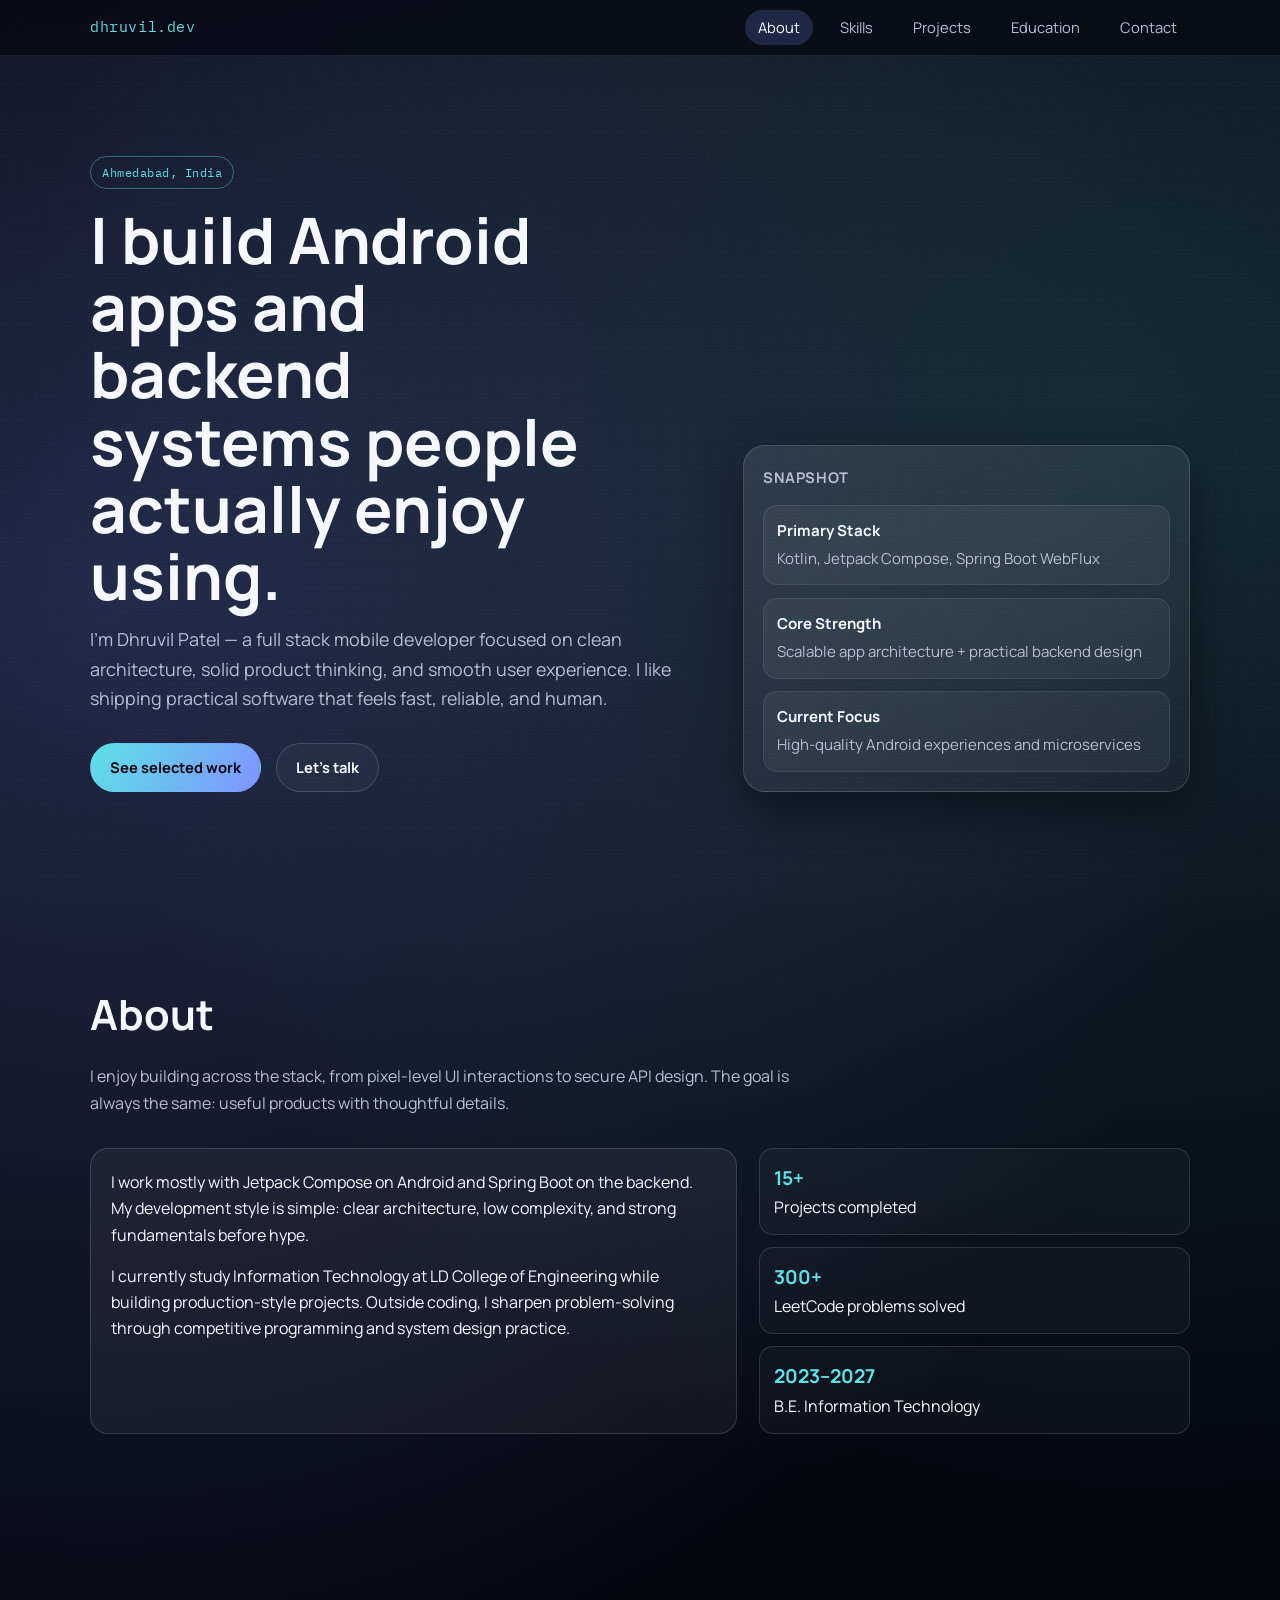
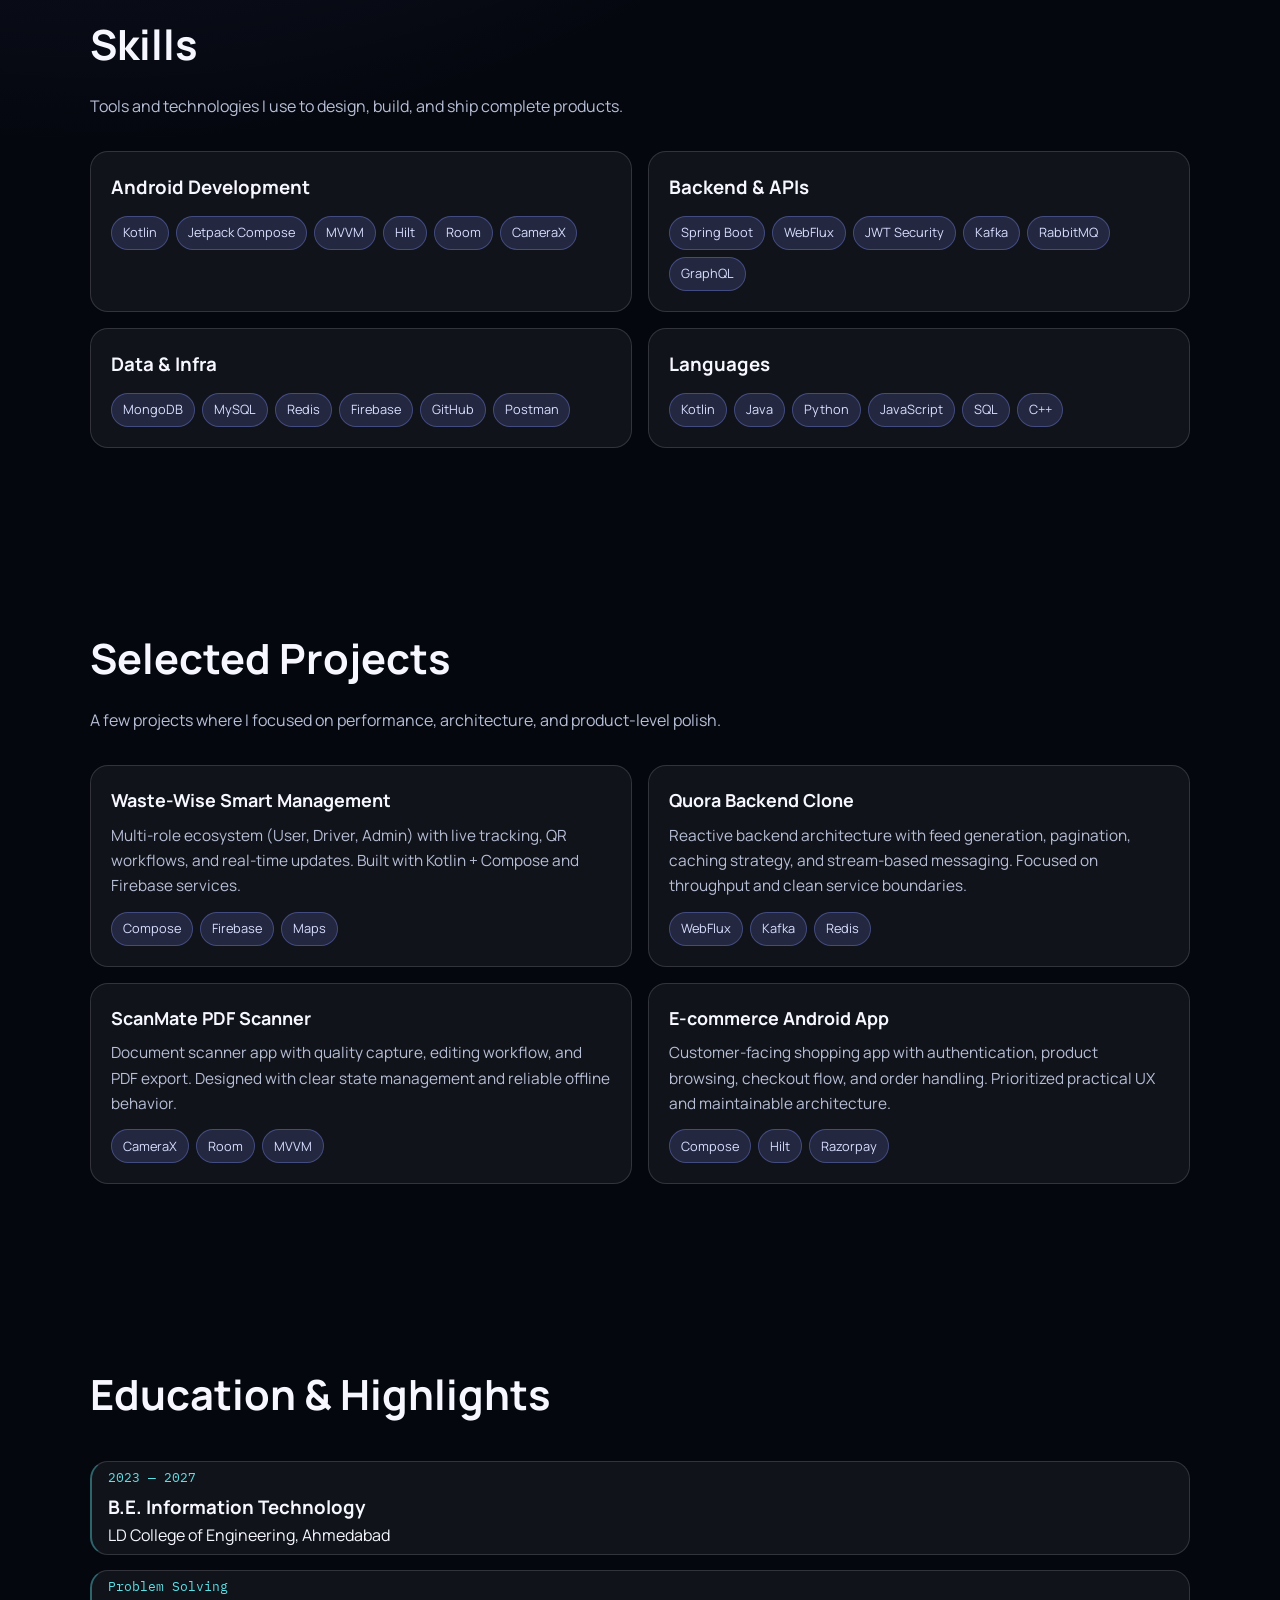
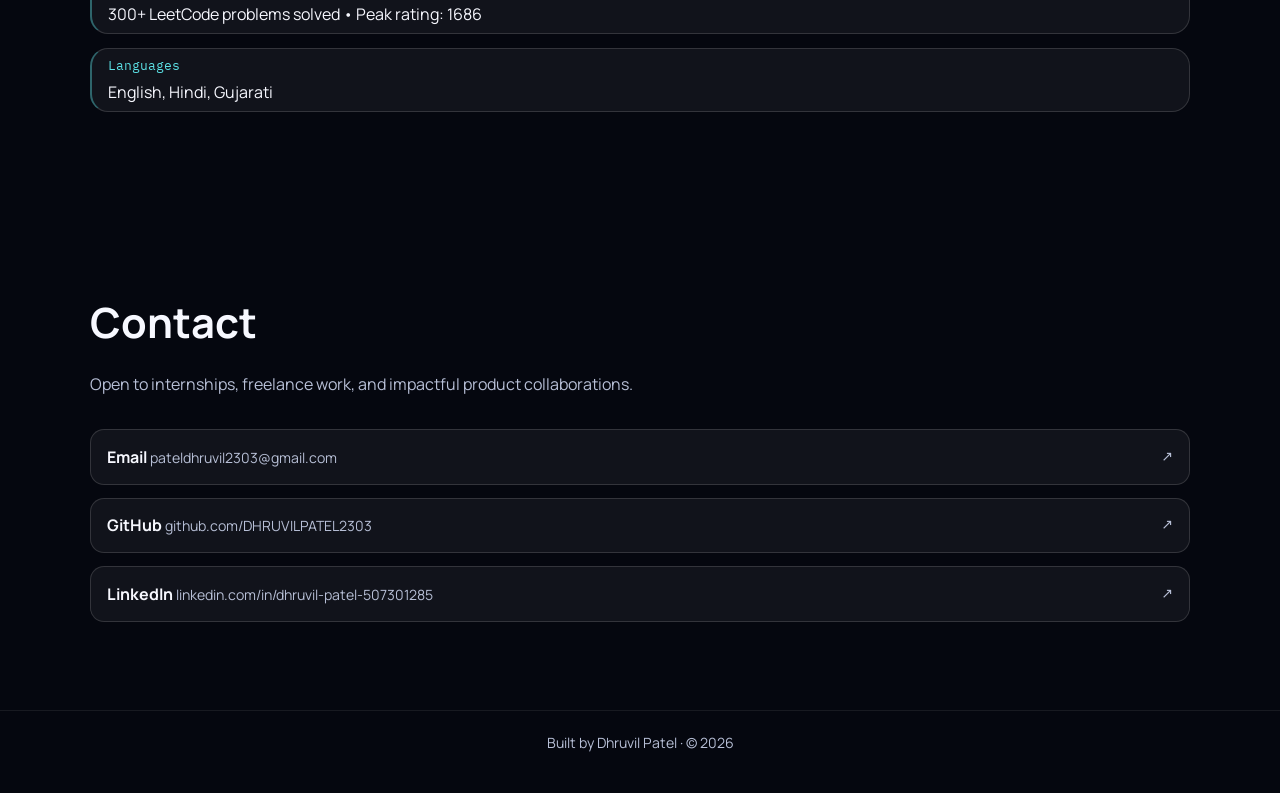
==== index.html @ 30022cf4 "Redesign portfolio into handcrafted modern single-page layout Agent-Logs-Url: https://github.com/DHR" ====
<!DOCTYPE html>
<html lang="en">
<head>
  <meta charset="UTF-8" />
  <meta name="viewport" content="width=device-width, initial-scale=1.0" />
  <meta name="description" content="Portfolio of Dhruvil Patel — Android and backend developer building thoughtful products." />
  <title>Dhruvil Patel — Portfolio</title>
  <link rel="preconnect" href="https://fonts.googleapis.com" />
  <link rel="preconnect" href="https://fonts.gstatic.com" crossorigin />
  <link href="https://fonts.googleapis.com/css2?family=Manrope:wght@400;500;600;700;800&family=IBM+Plex+Mono:wght@400;500&display=swap" rel="stylesheet" />
  <style>
    :root {
      --bg: #05070f;
      --bg-soft: #0e1324;
      --card: rgba(255, 255, 255, 0.05);
      --border: rgba(255, 255, 255, 0.14);
      --text: #f7f8ff;
      --muted: #b7bfd6;
      --accent: #5ce1e6;
      --accent-2: #8093ff;
      --max-width: 1100px;
      --shadow: 0 16px 48px rgba(0, 0, 0, 0.45);
    }

    * {
      box-sizing: border-box;
      margin: 0;
      padding: 0;
    }

    html {
      scroll-behavior: smooth;
    }

    body {
      font-family: "Manrope", system-ui, -apple-system, Segoe UI, Roboto, sans-serif;
      background: radial-gradient(circle at 8% 15%, rgba(128, 147, 255, 0.24), transparent 32%),
                  radial-gradient(circle at 90% 10%, rgba(92, 225, 230, 0.16), transparent 30%),
                  var(--bg);
      color: var(--text);
      min-height: 100vh;
      line-height: 1.65;
      overflow-x: hidden;
    }

    .noise {
      position: fixed;
      inset: 0;
      pointer-events: none;
      opacity: 0.08;
      background-image: radial-gradient(rgba(255, 255, 255, 0.3) 0.5px, transparent 0.5px);
      background-size: 3px 3px;
      z-index: -1;
    }

    .container {
      width: min(100% - 2rem, var(--max-width));
      margin-inline: auto;
    }

    .nav-wrap {
      position: sticky;
      top: 0;
      z-index: 10;
      backdrop-filter: blur(10px);
      border-bottom: 1px solid rgba(255, 255, 255, 0.08);
      background: rgba(5, 7, 15, 0.7);
    }

    .nav {
      display: flex;
      justify-content: space-between;
      align-items: center;
      padding: 0.9rem 0;
    }

    .brand {
      font-family: "IBM Plex Mono", monospace;
      font-size: 0.92rem;
      color: var(--accent);
      letter-spacing: 0.04em;
      text-decoration: none;
    }

    .nav-links {
      display: flex;
      gap: 0.9rem;
      list-style: none;
      flex-wrap: wrap;
      justify-content: flex-end;
    }

    .nav-links a {
      text-decoration: none;
      color: var(--muted);
      font-size: 0.92rem;
      padding: 0.45rem 0.8rem;
      border-radius: 999px;
      transition: 0.25s ease;
    }

    .nav-links a:hover,
    .nav-links a.active {
      color: var(--text);
      background: rgba(128, 147, 255, 0.2);
    }

    section {
      padding: 5.5rem 0;
    }

    .hero {
      min-height: calc(100vh - 64px);
      display: grid;
      align-items: center;
    }

    .hero-grid {
      display: grid;
      gap: 2rem;
      grid-template-columns: 1.25fr 0.9fr;
      align-items: end;
    }

    .eyebrow {
      display: inline-block;
      font-family: "IBM Plex Mono", monospace;
      font-size: 0.78rem;
      color: var(--accent);
      border: 1px solid rgba(92, 225, 230, 0.4);
      border-radius: 999px;
      padding: 0.3rem 0.7rem;
      margin-bottom: 1.1rem;
      letter-spacing: 0.04em;
    }

    h1 {
      font-size: clamp(2.4rem, 5vw, 4.6rem);
      line-height: 1.05;
      margin-bottom: 1rem;
      max-width: 12ch;
    }

    .hero p {
      color: var(--muted);
      max-width: 60ch;
      font-size: clamp(1rem, 1.4vw, 1.12rem);
    }

    .cta-row {
      margin-top: 1.8rem;
      display: flex;
      gap: 0.9rem;
      flex-wrap: wrap;
    }

    .btn {
      text-decoration: none;
      border-radius: 999px;
      padding: 0.72rem 1.2rem;
      font-weight: 700;
      font-size: 0.92rem;
      transition: 0.25s ease;
      border: 1px solid transparent;
    }

    .btn-primary {
      background: linear-gradient(120deg, var(--accent), var(--accent-2));
      color: #05070f;
    }

    .btn-primary:hover {
      transform: translateY(-2px);
      box-shadow: var(--shadow);
    }

    .btn-secondary {
      color: var(--text);
      border-color: var(--border);
      background: rgba(255, 255, 255, 0.03);
    }

    .btn-secondary:hover {
      border-color: rgba(255, 255, 255, 0.35);
      background: rgba(255, 255, 255, 0.08);
    }

    .hero-card {
      background: linear-gradient(155deg, rgba(255, 255, 255, 0.09), rgba(255, 255, 255, 0.03));
      border: 1px solid var(--border);
      border-radius: 22px;
      padding: 1.2rem;
      box-shadow: var(--shadow);
    }

    .hero-card h3 {
      font-size: 0.92rem;
      letter-spacing: 0.04em;
      text-transform: uppercase;
      color: var(--muted);
      margin-bottom: 1rem;
    }

    .quick-list {
      list-style: none;
      display: grid;
      gap: 0.8rem;
    }

    .quick-list li {
      background: rgba(255, 255, 255, 0.05);
      border: 1px solid rgba(255, 255, 255, 0.08);
      border-radius: 14px;
      padding: 0.8rem;
      font-size: 0.94rem;
      color: var(--muted);
    }

    .quick-list strong {
      color: var(--text);
      display: block;
      margin-bottom: 0.2rem;
    }

    .section-title {
      font-size: clamp(1.7rem, 3.5vw, 2.6rem);
      margin-bottom: 0.9rem;
    }

    .section-subtitle {
      color: var(--muted);
      max-width: 72ch;
    }

    .about-layout {
      margin-top: 2rem;
      display: grid;
      grid-template-columns: 1.2fr 0.8fr;
      gap: 1.4rem;
    }

    .panel {
      background: var(--card);
      border: 1px solid var(--border);
      border-radius: 18px;
      padding: 1.25rem;
    }

    .panel p + p {
      margin-top: 0.9rem;
    }

    .stats {
      display: grid;
      gap: 0.75rem;
    }

    .stat {
      padding: 0.85rem;
      border-radius: 14px;
      border: 1px solid rgba(255, 255, 255, 0.12);
      background: rgba(255, 255, 255, 0.03);
    }

    .stat strong {
      font-size: 1.2rem;
      display: block;
      color: var(--accent);
    }

    .skills-grid,
    .projects-grid {
      margin-top: 2rem;
      display: grid;
      gap: 1rem;
    }

    .skills-grid {
      grid-template-columns: repeat(2, minmax(0, 1fr));
    }

    .projects-grid {
      grid-template-columns: repeat(2, minmax(0, 1fr));
    }

    .chip-wrap {
      margin-top: 0.8rem;
      display: flex;
      flex-wrap: wrap;
      gap: 0.45rem;
    }

    .chip {
      border-radius: 999px;
      padding: 0.34rem 0.68rem;
      font-size: 0.8rem;
      background: rgba(128, 147, 255, 0.16);
      color: #d9deff;
      border: 1px solid rgba(128, 147, 255, 0.34);
    }

    .project-card h3 {
      margin-bottom: 0.45rem;
      font-size: 1.12rem;
    }

    .project-card p {
      color: var(--muted);
      font-size: 0.96rem;
    }

    .timeline {
      margin-top: 2rem;
      display: grid;
      gap: 0.9rem;
    }

    .timeline-item {
      border-left: 2px solid rgba(92, 225, 230, 0.4);
      padding: 0.35rem 0 0.35rem 1rem;
    }

    .timeline-item time {
      font-family: "IBM Plex Mono", monospace;
      font-size: 0.8rem;
      color: var(--accent);
      display: block;
      margin-bottom: 0.2rem;
    }

    .contact-card {
      margin-top: 2rem;
      display: grid;
      gap: 0.8rem;
    }

    .contact-item {
      display: flex;
      justify-content: space-between;
      gap: 1rem;
      text-decoration: none;
      color: var(--text);
      border: 1px solid var(--border);
      background: var(--card);
      border-radius: 14px;
      padding: 0.85rem 1rem;
      transition: 0.25s ease;
    }

    .contact-item span {
      color: var(--muted);
      font-size: 0.88rem;
    }

    .contact-item:hover {
      transform: translateY(-2px);
      border-color: rgba(92, 225, 230, 0.55);
      background: rgba(92, 225, 230, 0.09);
    }

    footer {
      border-top: 1px solid rgba(255, 255, 255, 0.08);
      padding: 1.3rem 0 2.4rem;
      color: var(--muted);
      font-size: 0.88rem;
      text-align: center;
    }

    .reveal {
      opacity: 0;
      transform: translateY(20px);
      transition: opacity 0.6s ease, transform 0.6s ease;
    }

    .reveal.in {
      opacity: 1;
      transform: translateY(0);
    }

    @media (max-width: 980px) {
      .hero-grid,
      .about-layout,
      .skills-grid,
      .projects-grid {
        grid-template-columns: 1fr;
      }

      .hero {
        min-height: auto;
        padding-top: 3.2rem;
      }
    }

    @media (max-width: 700px) {
      .nav {
        align-items: flex-start;
        gap: 0.8rem;
        flex-direction: column;
      }

      section {
        padding: 4.5rem 0;
      }

      .nav-links {
        gap: 0.4rem;
      }
    }
  </style>
</head>
<body>
  <div class="noise" aria-hidden="true"></div>

  <header class="nav-wrap">
    <nav class="nav container" aria-label="Main navigation">
      <a class="brand" href="#home">dhruvil.dev</a>
      <ul class="nav-links">
        <li><a href="#about">About</a></li>
        <li><a href="#skills">Skills</a></li>
        <li><a href="#projects">Projects</a></li>
        <li><a href="#education">Education</a></li>
        <li><a href="#contact">Contact</a></li>
      </ul>
    </nav>
  </header>

  <main id="home">
    <section class="hero">
      <div class="container hero-grid">
        <div class="reveal">
          <span class="eyebrow">Ahmedabad, India</span>
          <h1>I build Android apps and backend systems people actually enjoy using.</h1>
          <p>
            I'm Dhruvil Patel — a full stack mobile developer focused on clean architecture, solid product thinking, and smooth user experience.
            I like shipping practical software that feels fast, reliable, and human.
          </p>
          <div class="cta-row">
            <a class="btn btn-primary" href="#projects">See selected work</a>
            <a class="btn btn-secondary" href="mailto:pateldhruvil2303@gmail.com">Let's talk</a>
          </div>
        </div>

        <aside class="hero-card reveal" aria-label="Quick profile">
          <h3>Snapshot</h3>
          <ul class="quick-list">
            <li><strong>Primary Stack</strong> Kotlin, Jetpack Compose, Spring Boot WebFlux</li>
            <li><strong>Core Strength</strong> Scalable app architecture + practical backend design</li>
            <li><strong>Current Focus</strong> High-quality Android experiences and microservices</li>
          </ul>
        </aside>
      </div>
    </section>

    <section id="about">
      <div class="container">
        <h2 class="section-title reveal">About</h2>
        <p class="section-subtitle reveal">
          I enjoy building across the stack, from pixel-level UI interactions to secure API design.
          The goal is always the same: useful products with thoughtful details.
        </p>
        <div class="about-layout">
          <article class="panel reveal">
            <p>
              I work mostly with Jetpack Compose on Android and Spring Boot on the backend.
              My development style is simple: clear architecture, low complexity, and strong fundamentals before hype.
            </p>
            <p>
              I currently study Information Technology at LD College of Engineering while building production-style projects.
              Outside coding, I sharpen problem-solving through competitive programming and system design practice.
            </p>
          </article>
          <div class="stats reveal">
            <div class="stat"><strong>15+</strong> Projects completed</div>
            <div class="stat"><strong>300+</strong> LeetCode problems solved</div>
            <div class="stat"><strong>2023–2027</strong> B.E. Information Technology</div>
          </div>
        </div>
      </div>
    </section>

    <section id="skills">
      <div class="container">
        <h2 class="section-title reveal">Skills</h2>
        <p class="section-subtitle reveal">Tools and technologies I use to design, build, and ship complete products.</p>

        <div class="skills-grid">
          <article class="panel reveal">
            <h3>Android Development</h3>
            <div class="chip-wrap">
              <span class="chip">Kotlin</span>
              <span class="chip">Jetpack Compose</span>
              <span class="chip">MVVM</span>
              <span class="chip">Hilt</span>
              <span class="chip">Room</span>
              <span class="chip">CameraX</span>
            </div>
          </article>

          <article class="panel reveal">
            <h3>Backend & APIs</h3>
            <div class="chip-wrap">
              <span class="chip">Spring Boot</span>
              <span class="chip">WebFlux</span>
              <span class="chip">JWT Security</span>
              <span class="chip">Kafka</span>
              <span class="chip">RabbitMQ</span>
              <span class="chip">GraphQL</span>
            </div>
          </article>

          <article class="panel reveal">
            <h3>Data & Infra</h3>
            <div class="chip-wrap">
              <span class="chip">MongoDB</span>
              <span class="chip">MySQL</span>
              <span class="chip">Redis</span>
              <span class="chip">Firebase</span>
              <span class="chip">GitHub</span>
              <span class="chip">Postman</span>
            </div>
          </article>

          <article class="panel reveal">
            <h3>Languages</h3>
            <div class="chip-wrap">
              <span class="chip">Kotlin</span>
              <span class="chip">Java</span>
              <span class="chip">Python</span>
              <span class="chip">JavaScript</span>
              <span class="chip">SQL</span>
              <span class="chip">C++</span>
            </div>
          </article>
        </div>
      </div>
    </section>

    <section id="projects">
      <div class="container">
        <h2 class="section-title reveal">Selected Projects</h2>
        <p class="section-subtitle reveal">A few projects where I focused on performance, architecture, and product-level polish.</p>

        <div class="projects-grid">
          <article class="panel project-card reveal">
            <h3>Waste-Wise Smart Management</h3>
            <p>
              Multi-role ecosystem (User, Driver, Admin) with live tracking, QR workflows, and real-time updates.
              Built with Kotlin + Compose and Firebase services.
            </p>
            <div class="chip-wrap">
              <span class="chip">Compose</span><span class="chip">Firebase</span><span class="chip">Maps</span>
            </div>
          </article>

          <article class="panel project-card reveal">
            <h3>Quora Backend Clone</h3>
            <p>
              Reactive backend architecture with feed generation, pagination, caching strategy, and stream-based messaging.
              Focused on throughput and clean service boundaries.
            </p>
            <div class="chip-wrap">
              <span class="chip">WebFlux</span><span class="chip">Kafka</span><span class="chip">Redis</span>
            </div>
          </article>

          <article class="panel project-card reveal">
            <h3>ScanMate PDF Scanner</h3>
            <p>
              Document scanner app with quality capture, editing workflow, and PDF export.
              Designed with clear state management and reliable offline behavior.
            </p>
            <div class="chip-wrap">
              <span class="chip">CameraX</span><span class="chip">Room</span><span class="chip">MVVM</span>
            </div>
          </article>

          <article class="panel project-card reveal">
            <h3>E-commerce Android App</h3>
            <p>
              Customer-facing shopping app with authentication, product browsing, checkout flow, and order handling.
              Prioritized practical UX and maintainable architecture.
            </p>
            <div class="chip-wrap">
              <span class="chip">Compose</span><span class="chip">Hilt</span><span class="chip">Razorpay</span>
            </div>
          </article>
        </div>
      </div>
    </section>

    <section id="education">
      <div class="container">
        <h2 class="section-title reveal">Education & Highlights</h2>
        <div class="timeline">
          <article class="panel timeline-item reveal">
            <time>2023 — 2027</time>
            <h3>B.E. Information Technology</h3>
            <p>LD College of Engineering, Ahmedabad</p>
          </article>
          <article class="panel timeline-item reveal">
            <time>Problem Solving</time>
            <p>300+ LeetCode problems solved • Peak rating: 1686</p>
          </article>
          <article class="panel timeline-item reveal">
            <time>Languages</time>
            <p>English, Hindi, Gujarati</p>
          </article>
        </div>
      </div>
    </section>

    <section id="contact">
      <div class="container">
        <h2 class="section-title reveal">Contact</h2>
        <p class="section-subtitle reveal">Open to internships, freelance work, and impactful product collaborations.</p>

        <div class="contact-card">
          <a class="contact-item reveal" href="mailto:pateldhruvil2303@gmail.com">
            <div>
              <strong>Email</strong>
              <span>pateldhruvil2303@gmail.com</span>
            </div>
            <span>↗</span>
          </a>
          <a class="contact-item reveal" href="https://github.com/DHRUVILPATEL2303" target="_blank" rel="noopener noreferrer">
            <div>
              <strong>GitHub</strong>
              <span>github.com/DHRUVILPATEL2303</span>
            </div>
            <span>↗</span>
          </a>
          <a class="contact-item reveal" href="https://www.linkedin.com/in/dhruvil-patel-507301285/" target="_blank" rel="noopener noreferrer">
            <div>
              <strong>LinkedIn</strong>
              <span>linkedin.com/in/dhruvil-patel-507301285</span>
            </div>
            <span>↗</span>
          </a>
        </div>
      </div>
    </section>
  </main>

  <footer>
    <div class="container">Built by Dhruvil Patel · © <span id="year"></span></div>
  </footer>

  <script>
    const links = document.querySelectorAll('.nav-links a');
    const sections = [...document.querySelectorAll('main section[id]')];

    const markActive = () => {
      const y = window.scrollY + 120;
      let current = sections[0]?.id;
      sections.forEach((section) => {
        if (y >= section.offsetTop) current = section.id;
      });
      links.forEach((link) => {
        link.classList.toggle('active', link.getAttribute('href') === `#${current}`);
      });
    };

    window.addEventListener('scroll', markActive, { passive: true });
    markActive();

    const observer = new IntersectionObserver(
      (entries) => {
        entries.forEach((entry) => {
          if (entry.isIntersecting) {
            entry.target.classList.add('in');
            observer.unobserve(entry.target);
          }
        });
      },
      { threshold: 0.18 }
    );

    document.querySelectorAll('.reveal').forEach((el) => observer.observe(el));
    document.getElementById('year').textContent = new Date().getFullYear();
  </script>
</body>
</html>
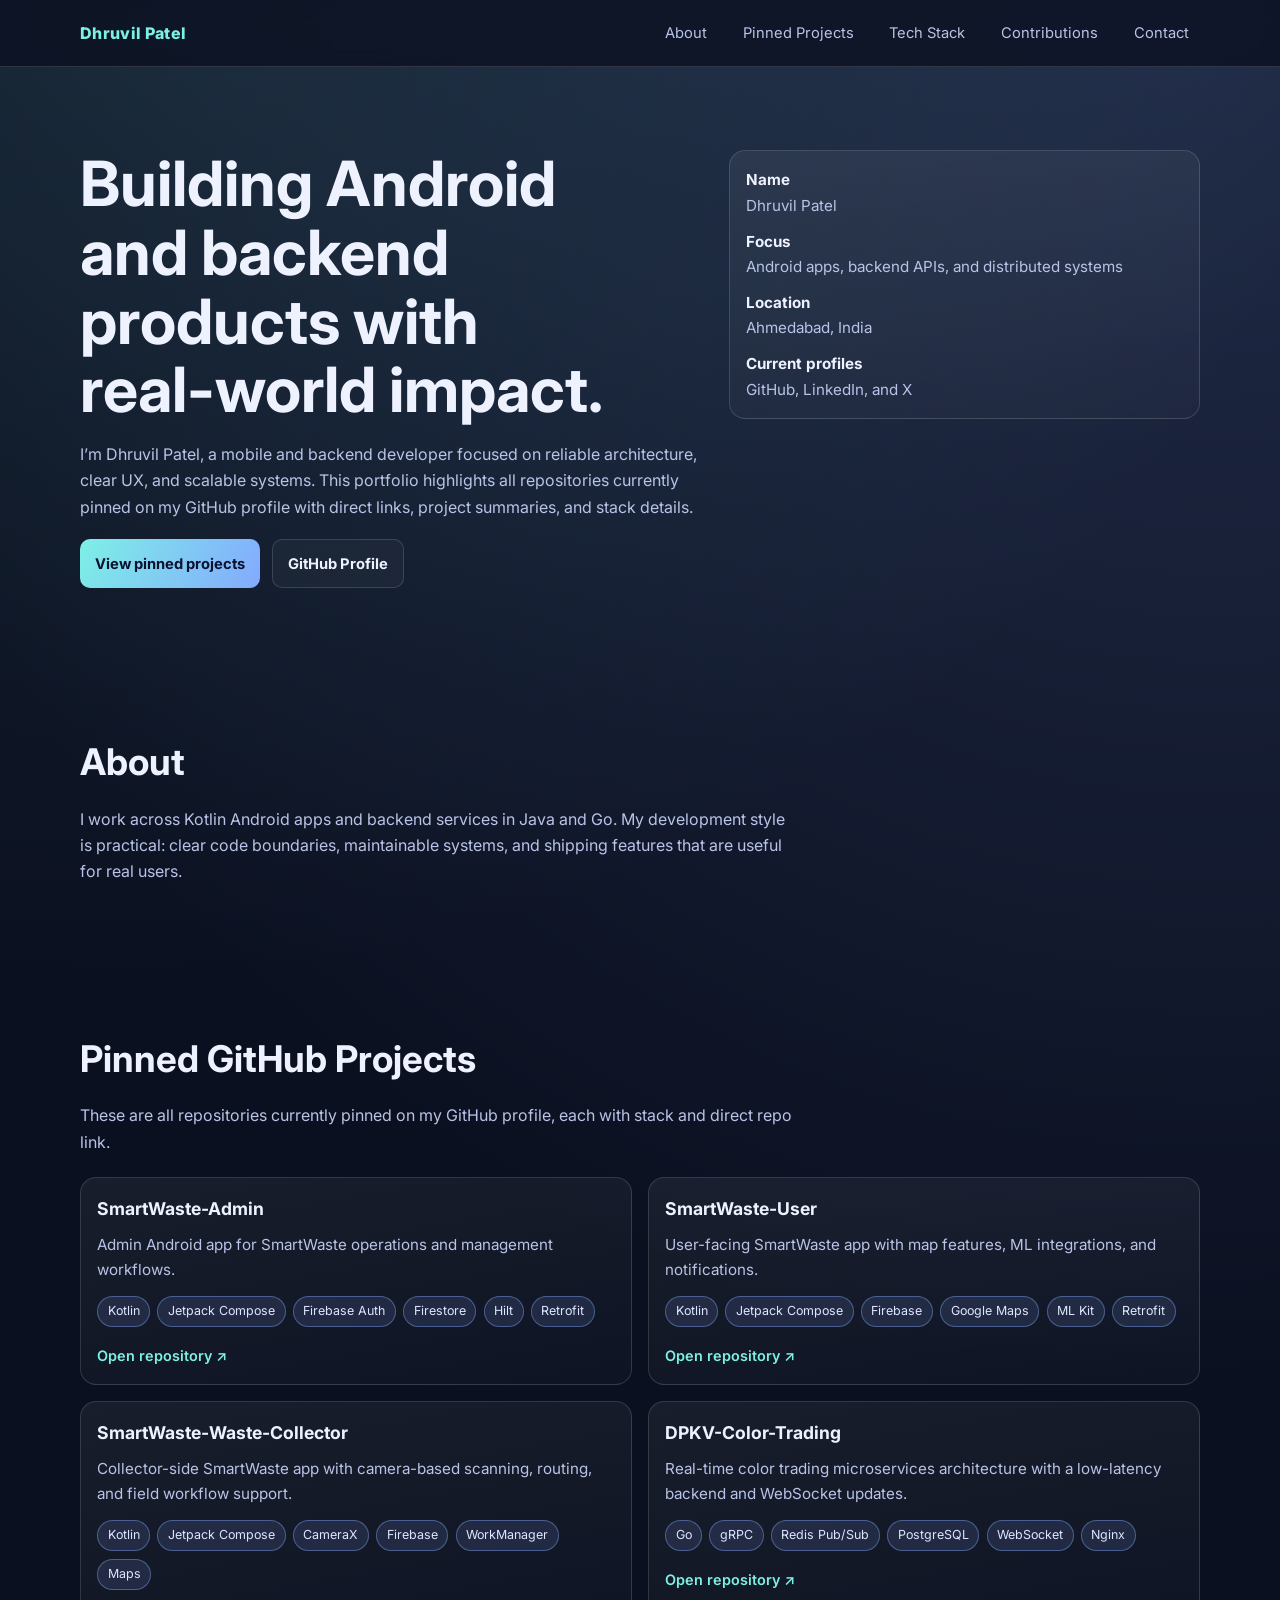
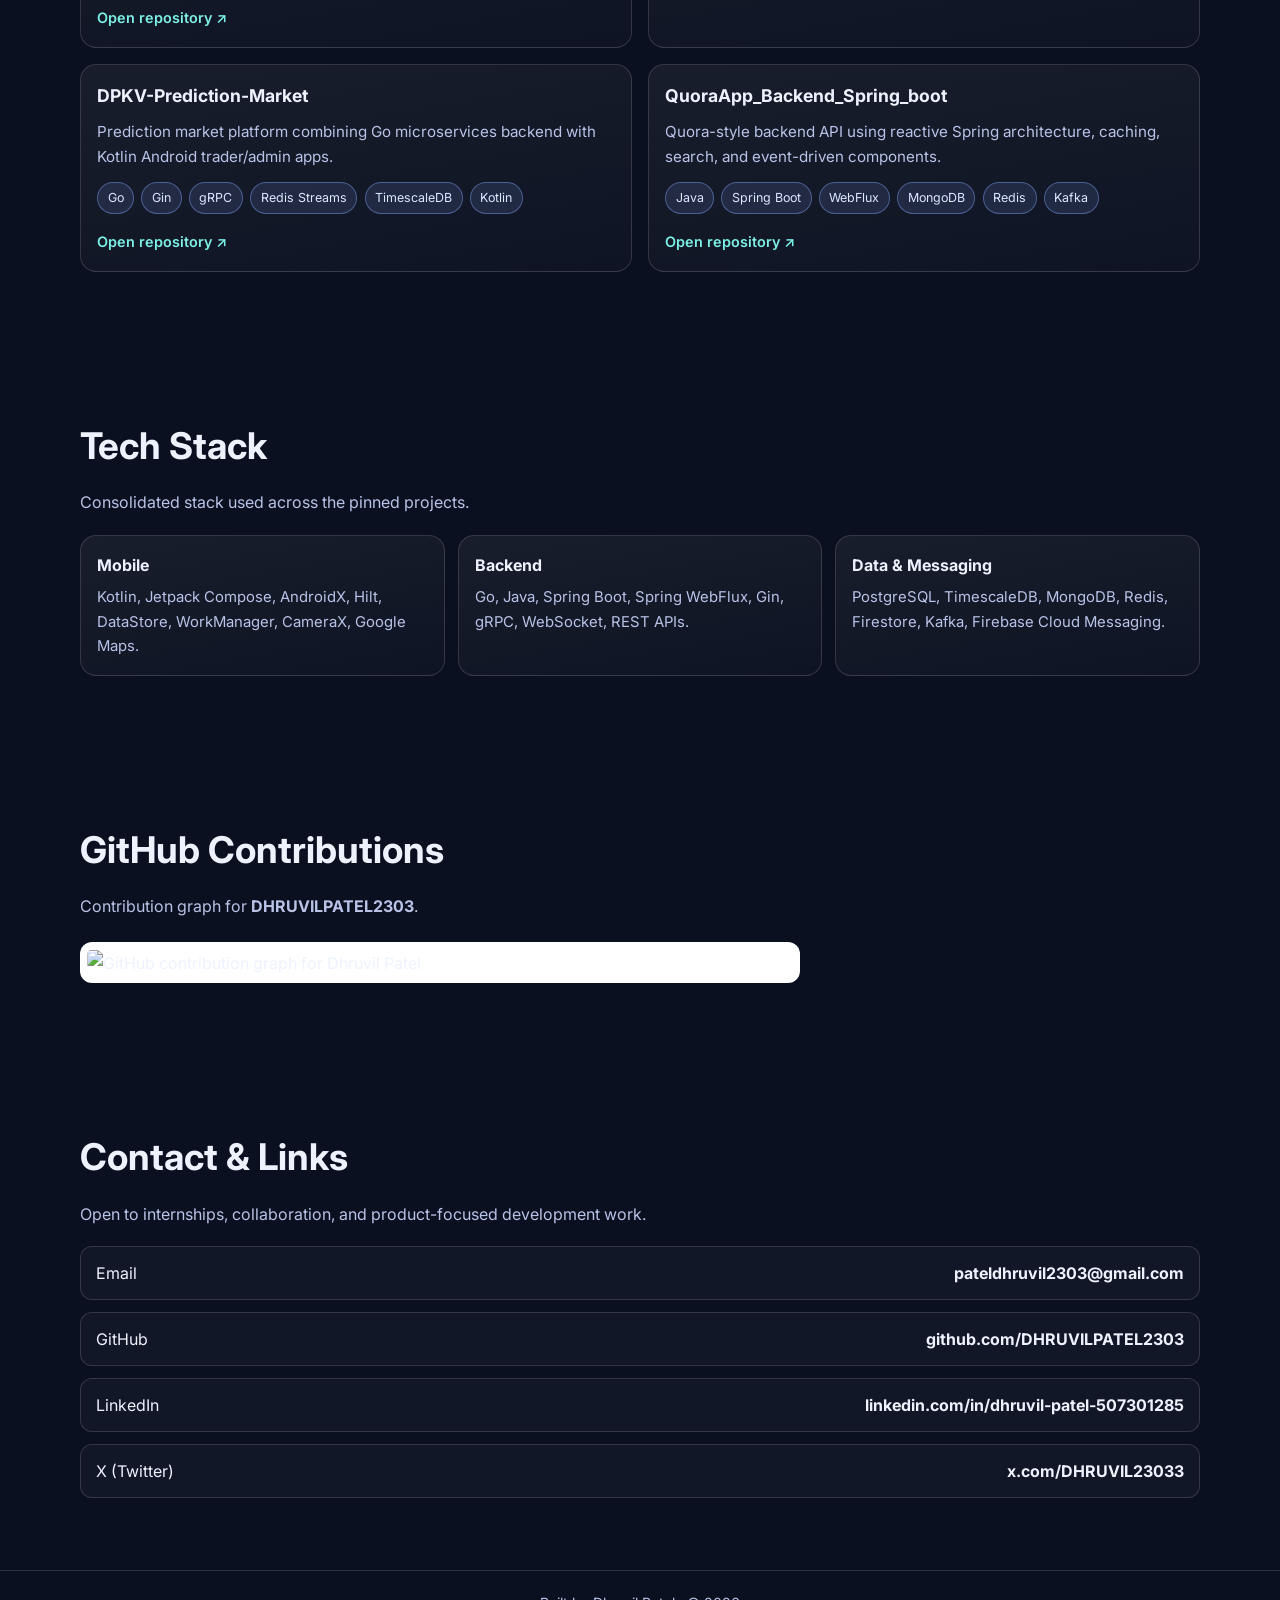
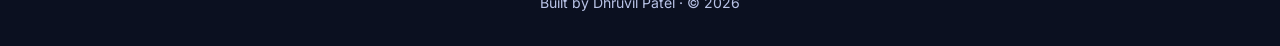
==== commit 47bab3a0: "feat: refresh portfolio with pinned GitHub projects and tech stack Agent-Logs-Url: https://github.co" ====
--- a/index.html
+++ b/index.html
@@ -3,449 +3,225 @@
 <head>
   <meta charset="UTF-8" />
   <meta name="viewport" content="width=device-width, initial-scale=1.0" />
-  <meta name="description" content="Portfolio of Dhruvil Patel — Android and backend developer building thoughtful products." />
-  <title>Dhruvil Patel — Portfolio</title>
+  <meta name="description" content="Dhruvil Patel portfolio — Android, backend, and distributed systems projects with direct GitHub links and tech stack." />
+  <title>Dhruvil Patel | Portfolio</title>
   <link rel="preconnect" href="https://fonts.googleapis.com" />
   <link rel="preconnect" href="https://fonts.gstatic.com" crossorigin />
-  <link href="https://fonts.googleapis.com/css2?family=Manrope:wght@400;500;600;700;800&family=IBM+Plex+Mono:wght@400;500&display=swap" rel="stylesheet" />
+  <link href="https://fonts.googleapis.com/css2?family=Inter:wght@400;500;600;700;800&display=swap" rel="stylesheet" />
   <style>
     :root {
-      --bg: #05070f;
-      --bg-soft: #0e1324;
-      --card: rgba(255, 255, 255, 0.05);
-      --border: rgba(255, 255, 255, 0.14);
-      --text: #f7f8ff;
-      --muted: #b7bfd6;
-      --accent: #5ce1e6;
-      --accent-2: #8093ff;
-      --max-width: 1100px;
-      --shadow: 0 16px 48px rgba(0, 0, 0, 0.45);
-    }
-
-    * {
-      box-sizing: border-box;
+      --bg: #0b1020;
+      --surface: #121a32;
+      --surface-soft: #0f1630;
+      --text: #eef2ff;
+      --muted: #b9c3e7;
+      --line: rgba(255, 255, 255, 0.14);
+      --brand: #84a9ff;
+      --brand-2: #7df0e6;
+      --max: 1120px;
+    }
+
+    * { box-sizing: border-box; }
+
+    body {
       margin: 0;
-      padding: 0;
-    }
-
-    html {
-      scroll-behavior: smooth;
-    }
-
-    body {
-      font-family: "Manrope", system-ui, -apple-system, Segoe UI, Roboto, sans-serif;
-      background: radial-gradient(circle at 8% 15%, rgba(128, 147, 255, 0.24), transparent 32%),
-                  radial-gradient(circle at 90% 10%, rgba(92, 225, 230, 0.16), transparent 30%),
+      font-family: Inter, system-ui, -apple-system, Segoe UI, Roboto, sans-serif;
+      background: radial-gradient(circle at 10% -10%, rgba(125, 240, 230, 0.13), transparent 35%),
+                  radial-gradient(circle at 95% 0%, rgba(132, 169, 255, 0.18), transparent 40%),
                   var(--bg);
       color: var(--text);
-      min-height: 100vh;
       line-height: 1.65;
-      overflow-x: hidden;
-    }
-
-    .noise {
-      position: fixed;
-      inset: 0;
-      pointer-events: none;
-      opacity: 0.08;
-      background-image: radial-gradient(rgba(255, 255, 255, 0.3) 0.5px, transparent 0.5px);
-      background-size: 3px 3px;
-      z-index: -1;
-    }
-
-    .container {
-      width: min(100% - 2rem, var(--max-width));
-      margin-inline: auto;
-    }
-
-    .nav-wrap {
+    }
+
+    .container { width: min(100% - 2rem, var(--max)); margin: 0 auto; }
+
+    header {
       position: sticky;
       top: 0;
-      z-index: 10;
-      backdrop-filter: blur(10px);
-      border-bottom: 1px solid rgba(255, 255, 255, 0.08);
-      background: rgba(5, 7, 15, 0.7);
-    }
-
-    .nav {
+      z-index: 20;
+      border-bottom: 1px solid var(--line);
+      background: rgba(11, 16, 32, 0.78);
+      backdrop-filter: blur(8px);
+    }
+
+    nav {
+      display: flex;
+      align-items: center;
+      justify-content: space-between;
+      gap: 1rem;
+      padding: 0.85rem 0;
+    }
+
+    .brand { font-weight: 800; letter-spacing: 0.02em; color: var(--brand-2); text-decoration: none; }
+
+    .links { display: flex; gap: 0.8rem; flex-wrap: wrap; }
+    .links a {
+      color: var(--muted);
+      text-decoration: none;
+      font-size: 0.92rem;
+      padding: 0.4rem 0.65rem;
+      border-radius: 999px;
+      border: 1px solid transparent;
+    }
+    .links a:hover { color: var(--text); border-color: var(--line); }
+
+    section { padding: 4.5rem 0; }
+
+    .hero { padding-top: 5.2rem; }
+    .hero-grid {
+      display: grid;
+      grid-template-columns: 1.2fr 0.9fr;
+      gap: 1.3rem;
+      align-items: start;
+    }
+
+    h1 {
+      font-size: clamp(2.1rem, 5vw, 3.9rem);
+      line-height: 1.1;
+      margin: 0 0 1rem;
+      max-width: 13ch;
+    }
+
+    .subtitle { color: var(--muted); max-width: 68ch; }
+
+    .cta { margin-top: 1.2rem; display: flex; gap: 0.7rem; flex-wrap: wrap; }
+    .btn {
+      display: inline-flex;
+      align-items: center;
+      gap: 0.4rem;
+      text-decoration: none;
+      font-weight: 700;
+      border-radius: 10px;
+      padding: 0.7rem 0.95rem;
+      font-size: 0.92rem;
+      border: 1px solid var(--line);
+      color: var(--text);
+      background: rgba(255, 255, 255, 0.03);
+    }
+    .btn.primary {
+      background: linear-gradient(120deg, var(--brand-2), var(--brand));
+      color: #0a1230;
+      border: 0;
+    }
+
+    .panel {
+      background: linear-gradient(170deg, rgba(255, 255, 255, 0.06), rgba(255, 255, 255, 0.02));
+      border: 1px solid var(--line);
+      border-radius: 16px;
+      padding: 1rem;
+    }
+
+    .meta-list { margin: 0; padding: 0; list-style: none; display: grid; gap: 0.7rem; }
+    .meta-list li { color: var(--muted); font-size: 0.95rem; }
+    .meta-list strong { color: var(--text); display: block; }
+
+    h2 { margin: 0 0 0.8rem; font-size: clamp(1.5rem, 3vw, 2.3rem); }
+    .lead { color: var(--muted); max-width: 72ch; margin: 0; }
+
+    .grid { margin-top: 1.4rem; display: grid; gap: 1rem; grid-template-columns: repeat(2, minmax(0, 1fr)); }
+    .project h3 { margin: 0 0 0.55rem; font-size: 1.1rem; }
+    .project p { margin: 0 0 0.85rem; color: var(--muted); font-size: 0.95rem; }
+
+    .chips { display: flex; flex-wrap: wrap; gap: 0.45rem; }
+    .chip {
+      font-size: 0.78rem;
+      border-radius: 999px;
+      padding: 0.28rem 0.6rem;
+      border: 1px solid rgba(132, 169, 255, 0.42);
+      background: rgba(132, 169, 255, 0.13);
+      color: #dde5ff;
+    }
+
+    .project-links { margin-top: 0.9rem; }
+    .project-links a { color: var(--brand-2); font-size: 0.9rem; text-decoration: none; font-weight: 600; }
+
+    .stack-list {
+      margin-top: 1.2rem;
+      display: grid;
+      gap: 0.8rem;
+      grid-template-columns: repeat(3, minmax(0, 1fr));
+    }
+
+    .stack-list .panel h3 { margin: 0 0 0.45rem; font-size: 1rem; }
+    .stack-list .panel p { margin: 0; color: var(--muted); font-size: 0.93rem; }
+
+    .graph-wrap { margin-top: 1.4rem; overflow-x: auto; }
+    .graph {
+      width: 100%;
+      min-width: 720px;
+      border-radius: 12px;
+      border: 1px solid var(--line);
+      background: #fff;
+      padding: 0.4rem;
+    }
+
+    .contact-grid { margin-top: 1.2rem; display: grid; gap: 0.75rem; }
+    .contact-grid a {
+      color: var(--text);
+      text-decoration: none;
+      border: 1px solid var(--line);
+      border-radius: 12px;
+      padding: 0.8rem 0.95rem;
+      background: rgba(255, 255, 255, 0.03);
       display: flex;
       justify-content: space-between;
       align-items: center;
-      padding: 0.9rem 0;
-    }
-
-    .brand {
-      font-family: "IBM Plex Mono", monospace;
-      font-size: 0.92rem;
-      color: var(--accent);
-      letter-spacing: 0.04em;
-      text-decoration: none;
-    }
-
-    .nav-links {
-      display: flex;
-      gap: 0.9rem;
-      list-style: none;
-      flex-wrap: wrap;
-      justify-content: flex-end;
-    }
-
-    .nav-links a {
-      text-decoration: none;
-      color: var(--muted);
-      font-size: 0.92rem;
-      padding: 0.45rem 0.8rem;
-      border-radius: 999px;
-      transition: 0.25s ease;
-    }
-
-    .nav-links a:hover,
-    .nav-links a.active {
-      color: var(--text);
-      background: rgba(128, 147, 255, 0.2);
-    }
-
-    section {
-      padding: 5.5rem 0;
-    }
-
-    .hero {
-      min-height: calc(100vh - 64px);
-      display: grid;
-      align-items: center;
-    }
-
-    .hero-grid {
-      display: grid;
-      gap: 2rem;
-      grid-template-columns: 1.25fr 0.9fr;
-      align-items: end;
-    }
-
-    .eyebrow {
-      display: inline-block;
-      font-family: "IBM Plex Mono", monospace;
-      font-size: 0.78rem;
-      color: var(--accent);
-      border: 1px solid rgba(92, 225, 230, 0.4);
-      border-radius: 999px;
-      padding: 0.3rem 0.7rem;
-      margin-bottom: 1.1rem;
-      letter-spacing: 0.04em;
-    }
-
-    h1 {
-      font-size: clamp(2.4rem, 5vw, 4.6rem);
-      line-height: 1.05;
-      margin-bottom: 1rem;
-      max-width: 12ch;
-    }
-
-    .hero p {
-      color: var(--muted);
-      max-width: 60ch;
-      font-size: clamp(1rem, 1.4vw, 1.12rem);
-    }
-
-    .cta-row {
-      margin-top: 1.8rem;
-      display: flex;
-      gap: 0.9rem;
-      flex-wrap: wrap;
-    }
-
-    .btn {
-      text-decoration: none;
-      border-radius: 999px;
-      padding: 0.72rem 1.2rem;
-      font-weight: 700;
-      font-size: 0.92rem;
-      transition: 0.25s ease;
-      border: 1px solid transparent;
-    }
-
-    .btn-primary {
-      background: linear-gradient(120deg, var(--accent), var(--accent-2));
-      color: #05070f;
-    }
-
-    .btn-primary:hover {
-      transform: translateY(-2px);
-      box-shadow: var(--shadow);
-    }
-
-    .btn-secondary {
-      color: var(--text);
-      border-color: var(--border);
-      background: rgba(255, 255, 255, 0.03);
-    }
-
-    .btn-secondary:hover {
-      border-color: rgba(255, 255, 255, 0.35);
-      background: rgba(255, 255, 255, 0.08);
-    }
-
-    .hero-card {
-      background: linear-gradient(155deg, rgba(255, 255, 255, 0.09), rgba(255, 255, 255, 0.03));
-      border: 1px solid var(--border);
-      border-radius: 22px;
-      padding: 1.2rem;
-      box-shadow: var(--shadow);
-    }
-
-    .hero-card h3 {
-      font-size: 0.92rem;
-      letter-spacing: 0.04em;
-      text-transform: uppercase;
-      color: var(--muted);
-      margin-bottom: 1rem;
-    }
-
-    .quick-list {
-      list-style: none;
-      display: grid;
       gap: 0.8rem;
     }
 
-    .quick-list li {
-      background: rgba(255, 255, 255, 0.05);
-      border: 1px solid rgba(255, 255, 255, 0.08);
-      border-radius: 14px;
-      padding: 0.8rem;
-      font-size: 0.94rem;
-      color: var(--muted);
-    }
-
-    .quick-list strong {
-      color: var(--text);
-      display: block;
-      margin-bottom: 0.2rem;
-    }
-
-    .section-title {
-      font-size: clamp(1.7rem, 3.5vw, 2.6rem);
-      margin-bottom: 0.9rem;
-    }
-
-    .section-subtitle {
-      color: var(--muted);
-      max-width: 72ch;
-    }
-
-    .about-layout {
-      margin-top: 2rem;
-      display: grid;
-      grid-template-columns: 1.2fr 0.8fr;
-      gap: 1.4rem;
-    }
-
-    .panel {
-      background: var(--card);
-      border: 1px solid var(--border);
-      border-radius: 18px;
-      padding: 1.25rem;
-    }
-
-    .panel p + p {
-      margin-top: 0.9rem;
-    }
-
-    .stats {
-      display: grid;
-      gap: 0.75rem;
-    }
-
-    .stat {
-      padding: 0.85rem;
-      border-radius: 14px;
-      border: 1px solid rgba(255, 255, 255, 0.12);
-      background: rgba(255, 255, 255, 0.03);
-    }
-
-    .stat strong {
-      font-size: 1.2rem;
-      display: block;
-      color: var(--accent);
-    }
-
-    .skills-grid,
-    .projects-grid {
-      margin-top: 2rem;
-      display: grid;
-      gap: 1rem;
-    }
-
-    .skills-grid {
-      grid-template-columns: repeat(2, minmax(0, 1fr));
-    }
-
-    .projects-grid {
-      grid-template-columns: repeat(2, minmax(0, 1fr));
-    }
-
-    .chip-wrap {
-      margin-top: 0.8rem;
-      display: flex;
-      flex-wrap: wrap;
-      gap: 0.45rem;
-    }
-
-    .chip {
-      border-radius: 999px;
-      padding: 0.34rem 0.68rem;
-      font-size: 0.8rem;
-      background: rgba(128, 147, 255, 0.16);
-      color: #d9deff;
-      border: 1px solid rgba(128, 147, 255, 0.34);
-    }
-
-    .project-card h3 {
-      margin-bottom: 0.45rem;
-      font-size: 1.12rem;
-    }
-
-    .project-card p {
-      color: var(--muted);
-      font-size: 0.96rem;
-    }
-
-    .timeline {
-      margin-top: 2rem;
-      display: grid;
-      gap: 0.9rem;
-    }
-
-    .timeline-item {
-      border-left: 2px solid rgba(92, 225, 230, 0.4);
-      padding: 0.35rem 0 0.35rem 1rem;
-    }
-
-    .timeline-item time {
-      font-family: "IBM Plex Mono", monospace;
-      font-size: 0.8rem;
-      color: var(--accent);
-      display: block;
-      margin-bottom: 0.2rem;
-    }
-
-    .contact-card {
-      margin-top: 2rem;
-      display: grid;
-      gap: 0.8rem;
-    }
-
-    .contact-item {
-      display: flex;
-      justify-content: space-between;
-      gap: 1rem;
-      text-decoration: none;
-      color: var(--text);
-      border: 1px solid var(--border);
-      background: var(--card);
-      border-radius: 14px;
-      padding: 0.85rem 1rem;
-      transition: 0.25s ease;
-    }
-
-    .contact-item span {
-      color: var(--muted);
-      font-size: 0.88rem;
-    }
-
-    .contact-item:hover {
-      transform: translateY(-2px);
-      border-color: rgba(92, 225, 230, 0.55);
-      background: rgba(92, 225, 230, 0.09);
-    }
-
     footer {
-      border-top: 1px solid rgba(255, 255, 255, 0.08);
-      padding: 1.3rem 0 2.4rem;
+      border-top: 1px solid var(--line);
+      padding: 1.2rem 0 2rem;
       color: var(--muted);
       font-size: 0.88rem;
       text-align: center;
     }
 
-    .reveal {
-      opacity: 0;
-      transform: translateY(20px);
-      transition: opacity 0.6s ease, transform 0.6s ease;
-    }
-
-    .reveal.in {
-      opacity: 1;
-      transform: translateY(0);
-    }
-
     @media (max-width: 980px) {
-      .hero-grid,
-      .about-layout,
-      .skills-grid,
-      .projects-grid {
-        grid-template-columns: 1fr;
-      }
-
-      .hero {
-        min-height: auto;
-        padding-top: 3.2rem;
-      }
-    }
-
-    @media (max-width: 700px) {
-      .nav {
-        align-items: flex-start;
-        gap: 0.8rem;
-        flex-direction: column;
-      }
-
-      section {
-        padding: 4.5rem 0;
-      }
-
-      .nav-links {
-        gap: 0.4rem;
-      }
+      .hero-grid, .grid, .stack-list { grid-template-columns: 1fr; }
+    }
+
+    @media (max-width: 740px) {
+      section { padding: 3.7rem 0; }
+      nav { flex-direction: column; align-items: flex-start; }
+      .hero { padding-top: 4.6rem; }
     }
   </style>
 </head>
 <body>
-  <div class="noise" aria-hidden="true"></div>
-
-  <header class="nav-wrap">
-    <nav class="nav container" aria-label="Main navigation">
-      <a class="brand" href="#home">dhruvil.dev</a>
-      <ul class="nav-links">
-        <li><a href="#about">About</a></li>
-        <li><a href="#skills">Skills</a></li>
-        <li><a href="#projects">Projects</a></li>
-        <li><a href="#education">Education</a></li>
-        <li><a href="#contact">Contact</a></li>
-      </ul>
+  <header>
+    <nav class="container" aria-label="Main navigation">
+      <a class="brand" href="#top">Dhruvil Patel</a>
+      <div class="links">
+        <a href="#about">About</a>
+        <a href="#projects">Pinned Projects</a>
+        <a href="#stack">Tech Stack</a>
+        <a href="#contributions">Contributions</a>
+        <a href="#contact">Contact</a>
+      </div>
     </nav>
   </header>
 
-  <main id="home">
+  <main id="top">
     <section class="hero">
       <div class="container hero-grid">
-        <div class="reveal">
-          <span class="eyebrow">Ahmedabad, India</span>
-          <h1>I build Android apps and backend systems people actually enjoy using.</h1>
-          <p>
-            I'm Dhruvil Patel — a full stack mobile developer focused on clean architecture, solid product thinking, and smooth user experience.
-            I like shipping practical software that feels fast, reliable, and human.
+        <div>
+          <h1>Building Android and backend products with real-world impact.</h1>
+          <p class="subtitle">
+            I’m Dhruvil Patel, a mobile and backend developer focused on reliable architecture, clear UX, and scalable systems.
+            This portfolio highlights all repositories currently pinned on my GitHub profile with direct links, project summaries, and stack details.
           </p>
-          <div class="cta-row">
-            <a class="btn btn-primary" href="#projects">See selected work</a>
-            <a class="btn btn-secondary" href="mailto:pateldhruvil2303@gmail.com">Let's talk</a>
+          <div class="cta">
+            <a class="btn primary" href="#projects">View pinned projects</a>
+            <a class="btn" href="https://github.com/DHRUVILPATEL2303" target="_blank" rel="noopener noreferrer">GitHub Profile</a>
           </div>
         </div>
-
-        <aside class="hero-card reveal" aria-label="Quick profile">
-          <h3>Snapshot</h3>
-          <ul class="quick-list">
-            <li><strong>Primary Stack</strong> Kotlin, Jetpack Compose, Spring Boot WebFlux</li>
-            <li><strong>Core Strength</strong> Scalable app architecture + practical backend design</li>
-            <li><strong>Current Focus</strong> High-quality Android experiences and microservices</li>
+        <aside class="panel" aria-label="Quick details">
+          <ul class="meta-list">
+            <li><strong>Name</strong>Dhruvil Patel</li>
+            <li><strong>Focus</strong>Android apps, backend APIs, and distributed systems</li>
+            <li><strong>Location</strong>Ahmedabad, India</li>
+            <li><strong>Current profiles</strong>GitHub, LinkedIn, and X</li>
           </ul>
         </aside>
       </div>
@@ -453,189 +229,118 @@
 
     <section id="about">
       <div class="container">
-        <h2 class="section-title reveal">About</h2>
-        <p class="section-subtitle reveal">
-          I enjoy building across the stack, from pixel-level UI interactions to secure API design.
-          The goal is always the same: useful products with thoughtful details.
+        <h2>About</h2>
+        <p class="lead">
+          I work across Kotlin Android apps and backend services in Java and Go. My development style is practical: clear code boundaries,
+          maintainable systems, and shipping features that are useful for real users.
         </p>
-        <div class="about-layout">
-          <article class="panel reveal">
-            <p>
-              I work mostly with Jetpack Compose on Android and Spring Boot on the backend.
-              My development style is simple: clear architecture, low complexity, and strong fundamentals before hype.
-            </p>
-            <p>
-              I currently study Information Technology at LD College of Engineering while building production-style projects.
-              Outside coding, I sharpen problem-solving through competitive programming and system design practice.
-            </p>
-          </article>
-          <div class="stats reveal">
-            <div class="stat"><strong>15+</strong> Projects completed</div>
-            <div class="stat"><strong>300+</strong> LeetCode problems solved</div>
-            <div class="stat"><strong>2023–2027</strong> B.E. Information Technology</div>
-          </div>
-        </div>
-      </div>
-    </section>
-
-    <section id="skills">
-      <div class="container">
-        <h2 class="section-title reveal">Skills</h2>
-        <p class="section-subtitle reveal">Tools and technologies I use to design, build, and ship complete products.</p>
-
-        <div class="skills-grid">
-          <article class="panel reveal">
-            <h3>Android Development</h3>
-            <div class="chip-wrap">
-              <span class="chip">Kotlin</span>
-              <span class="chip">Jetpack Compose</span>
-              <span class="chip">MVVM</span>
-              <span class="chip">Hilt</span>
-              <span class="chip">Room</span>
-              <span class="chip">CameraX</span>
-            </div>
-          </article>
-
-          <article class="panel reveal">
-            <h3>Backend & APIs</h3>
-            <div class="chip-wrap">
-              <span class="chip">Spring Boot</span>
-              <span class="chip">WebFlux</span>
-              <span class="chip">JWT Security</span>
-              <span class="chip">Kafka</span>
-              <span class="chip">RabbitMQ</span>
-              <span class="chip">GraphQL</span>
-            </div>
-          </article>
-
-          <article class="panel reveal">
-            <h3>Data & Infra</h3>
-            <div class="chip-wrap">
-              <span class="chip">MongoDB</span>
-              <span class="chip">MySQL</span>
-              <span class="chip">Redis</span>
-              <span class="chip">Firebase</span>
-              <span class="chip">GitHub</span>
-              <span class="chip">Postman</span>
-            </div>
-          </article>
-
-          <article class="panel reveal">
-            <h3>Languages</h3>
-            <div class="chip-wrap">
-              <span class="chip">Kotlin</span>
-              <span class="chip">Java</span>
-              <span class="chip">Python</span>
-              <span class="chip">JavaScript</span>
-              <span class="chip">SQL</span>
-              <span class="chip">C++</span>
-            </div>
-          </article>
-        </div>
       </div>
     </section>
 
     <section id="projects">
       <div class="container">
-        <h2 class="section-title reveal">Selected Projects</h2>
-        <p class="section-subtitle reveal">A few projects where I focused on performance, architecture, and product-level polish.</p>
-
-        <div class="projects-grid">
-          <article class="panel project-card reveal">
-            <h3>Waste-Wise Smart Management</h3>
-            <p>
-              Multi-role ecosystem (User, Driver, Admin) with live tracking, QR workflows, and real-time updates.
-              Built with Kotlin + Compose and Firebase services.
-            </p>
-            <div class="chip-wrap">
-              <span class="chip">Compose</span><span class="chip">Firebase</span><span class="chip">Maps</span>
-            </div>
-          </article>
-
-          <article class="panel project-card reveal">
-            <h3>Quora Backend Clone</h3>
-            <p>
-              Reactive backend architecture with feed generation, pagination, caching strategy, and stream-based messaging.
-              Focused on throughput and clean service boundaries.
-            </p>
-            <div class="chip-wrap">
-              <span class="chip">WebFlux</span><span class="chip">Kafka</span><span class="chip">Redis</span>
-            </div>
-          </article>
-
-          <article class="panel project-card reveal">
-            <h3>ScanMate PDF Scanner</h3>
-            <p>
-              Document scanner app with quality capture, editing workflow, and PDF export.
-              Designed with clear state management and reliable offline behavior.
-            </p>
-            <div class="chip-wrap">
-              <span class="chip">CameraX</span><span class="chip">Room</span><span class="chip">MVVM</span>
-            </div>
-          </article>
-
-          <article class="panel project-card reveal">
-            <h3>E-commerce Android App</h3>
-            <p>
-              Customer-facing shopping app with authentication, product browsing, checkout flow, and order handling.
-              Prioritized practical UX and maintainable architecture.
-            </p>
-            <div class="chip-wrap">
-              <span class="chip">Compose</span><span class="chip">Hilt</span><span class="chip">Razorpay</span>
-            </div>
-          </article>
-        </div>
-      </div>
-    </section>
-
-    <section id="education">
-      <div class="container">
-        <h2 class="section-title reveal">Education & Highlights</h2>
-        <div class="timeline">
-          <article class="panel timeline-item reveal">
-            <time>2023 — 2027</time>
-            <h3>B.E. Information Technology</h3>
-            <p>LD College of Engineering, Ahmedabad</p>
-          </article>
-          <article class="panel timeline-item reveal">
-            <time>Problem Solving</time>
-            <p>300+ LeetCode problems solved • Peak rating: 1686</p>
-          </article>
-          <article class="panel timeline-item reveal">
-            <time>Languages</time>
-            <p>English, Hindi, Gujarati</p>
-          </article>
+        <h2>Pinned GitHub Projects</h2>
+        <p class="lead">These are all repositories currently pinned on my GitHub profile, each with stack and direct repo link.</p>
+
+        <div class="grid">
+          <article class="panel project">
+            <h3>SmartWaste-Admin</h3>
+            <p>Admin Android app for SmartWaste operations and management workflows.</p>
+            <div class="chips">
+              <span class="chip">Kotlin</span><span class="chip">Jetpack Compose</span><span class="chip">Firebase Auth</span><span class="chip">Firestore</span><span class="chip">Hilt</span><span class="chip">Retrofit</span>
+            </div>
+            <div class="project-links"><a href="https://github.com/DHRUVILPATEL2303/SmartWaste-Admin" target="_blank" rel="noopener noreferrer">Open repository ↗</a></div>
+          </article>
+
+          <article class="panel project">
+            <h3>SmartWaste-User</h3>
+            <p>User-facing SmartWaste app with map features, ML integrations, and notifications.</p>
+            <div class="chips">
+              <span class="chip">Kotlin</span><span class="chip">Jetpack Compose</span><span class="chip">Firebase</span><span class="chip">Google Maps</span><span class="chip">ML Kit</span><span class="chip">Retrofit</span>
+            </div>
+            <div class="project-links"><a href="https://github.com/DHRUVILPATEL2303/SmartWaste-User" target="_blank" rel="noopener noreferrer">Open repository ↗</a></div>
+          </article>
+
+          <article class="panel project">
+            <h3>SmartWaste-Waste-Collector</h3>
+            <p>Collector-side SmartWaste app with camera-based scanning, routing, and field workflow support.</p>
+            <div class="chips">
+              <span class="chip">Kotlin</span><span class="chip">Jetpack Compose</span><span class="chip">CameraX</span><span class="chip">Firebase</span><span class="chip">WorkManager</span><span class="chip">Maps</span>
+            </div>
+            <div class="project-links"><a href="https://github.com/DHRUVILPATEL2303/SmartWaste-Waste-Collector" target="_blank" rel="noopener noreferrer">Open repository ↗</a></div>
+          </article>
+
+          <article class="panel project">
+            <h3>DPKV-Color-Trading</h3>
+            <p>Real-time color trading microservices architecture with a low-latency backend and WebSocket updates.</p>
+            <div class="chips">
+              <span class="chip">Go</span><span class="chip">gRPC</span><span class="chip">Redis Pub/Sub</span><span class="chip">PostgreSQL</span><span class="chip">WebSocket</span><span class="chip">Nginx</span>
+            </div>
+            <div class="project-links"><a href="https://github.com/DHRUVILPATEL2303/DPKV-Color-Trading" target="_blank" rel="noopener noreferrer">Open repository ↗</a></div>
+          </article>
+
+          <article class="panel project">
+            <h3>DPKV-Prediction-Market</h3>
+            <p>Prediction market platform combining Go microservices backend with Kotlin Android trader/admin apps.</p>
+            <div class="chips">
+              <span class="chip">Go</span><span class="chip">Gin</span><span class="chip">gRPC</span><span class="chip">Redis Streams</span><span class="chip">TimescaleDB</span><span class="chip">Kotlin</span>
+            </div>
+            <div class="project-links"><a href="https://github.com/DHRUVILPATEL2303/DPKV-Prediction-Market" target="_blank" rel="noopener noreferrer">Open repository ↗</a></div>
+          </article>
+
+          <article class="panel project">
+            <h3>QuoraApp_Backend_Spring_boot</h3>
+            <p>Quora-style backend API using reactive Spring architecture, caching, search, and event-driven components.</p>
+            <div class="chips">
+              <span class="chip">Java</span><span class="chip">Spring Boot</span><span class="chip">WebFlux</span><span class="chip">MongoDB</span><span class="chip">Redis</span><span class="chip">Kafka</span>
+            </div>
+            <div class="project-links"><a href="https://github.com/DHRUVILPATEL2303/QuoraApp_Backend_Spring_boot" target="_blank" rel="noopener noreferrer">Open repository ↗</a></div>
+          </article>
+        </div>
+      </div>
+    </section>
+
+    <section id="stack">
+      <div class="container">
+        <h2>Tech Stack</h2>
+        <p class="lead">Consolidated stack used across the pinned projects.</p>
+
+        <div class="stack-list">
+          <article class="panel">
+            <h3>Mobile</h3>
+            <p>Kotlin, Jetpack Compose, AndroidX, Hilt, DataStore, WorkManager, CameraX, Google Maps.</p>
+          </article>
+          <article class="panel">
+            <h3>Backend</h3>
+            <p>Go, Java, Spring Boot, Spring WebFlux, Gin, gRPC, WebSocket, REST APIs.</p>
+          </article>
+          <article class="panel">
+            <h3>Data & Messaging</h3>
+            <p>PostgreSQL, TimescaleDB, MongoDB, Redis, Firestore, Kafka, Firebase Cloud Messaging.</p>
+          </article>
+        </div>
+      </div>
+    </section>
+
+    <section id="contributions">
+      <div class="container">
+        <h2>GitHub Contributions</h2>
+        <p class="lead">Contribution graph for <strong>DHRUVILPATEL2303</strong>.</p>
+        <div class="graph-wrap">
+          <img class="graph" src="https://ghchart.rshah.org/DHRUVILPATEL2303" alt="GitHub contribution graph for Dhruvil Patel" loading="lazy" />
         </div>
       </div>
     </section>
 
     <section id="contact">
       <div class="container">
-        <h2 class="section-title reveal">Contact</h2>
-        <p class="section-subtitle reveal">Open to internships, freelance work, and impactful product collaborations.</p>
-
-        <div class="contact-card">
-          <a class="contact-item reveal" href="mailto:pateldhruvil2303@gmail.com">
-            <div>
-              <strong>Email</strong>
-              <span>pateldhruvil2303@gmail.com</span>
-            </div>
-            <span>↗</span>
-          </a>
-          <a class="contact-item reveal" href="https://github.com/DHRUVILPATEL2303" target="_blank" rel="noopener noreferrer">
-            <div>
-              <strong>GitHub</strong>
-              <span>github.com/DHRUVILPATEL2303</span>
-            </div>
-            <span>↗</span>
-          </a>
-          <a class="contact-item reveal" href="https://www.linkedin.com/in/dhruvil-patel-507301285/" target="_blank" rel="noopener noreferrer">
-            <div>
-              <strong>LinkedIn</strong>
-              <span>linkedin.com/in/dhruvil-patel-507301285</span>
-            </div>
-            <span>↗</span>
-          </a>
+        <h2>Contact & Links</h2>
+        <p class="lead">Open to internships, collaboration, and product-focused development work.</p>
+        <div class="contact-grid">
+          <a href="mailto:pateldhruvil2303@gmail.com"><span>Email</span><strong>pateldhruvil2303@gmail.com</strong></a>
+          <a href="https://github.com/DHRUVILPATEL2303" target="_blank" rel="noopener noreferrer"><span>GitHub</span><strong>github.com/DHRUVILPATEL2303</strong></a>
+          <a href="https://www.linkedin.com/in/dhruvil-patel-507301285/" target="_blank" rel="noopener noreferrer"><span>LinkedIn</span><strong>linkedin.com/in/dhruvil-patel-507301285</strong></a>
+          <a href="https://x.com/DHRUVIL23033" target="_blank" rel="noopener noreferrer"><span>X (Twitter)</span><strong>x.com/DHRUVIL23033</strong></a>
         </div>
       </div>
     </section>
@@ -645,38 +350,6 @@
     <div class="container">Built by Dhruvil Patel · © <span id="year"></span></div>
   </footer>
 
-  <script>
-    const links = document.querySelectorAll('.nav-links a');
-    const sections = [...document.querySelectorAll('main section[id]')];
-
-    const markActive = () => {
-      const y = window.scrollY + 120;
-      let current = sections[0]?.id;
-      sections.forEach((section) => {
-        if (y >= section.offsetTop) current = section.id;
-      });
-      links.forEach((link) => {
-        link.classList.toggle('active', link.getAttribute('href') === `#${current}`);
-      });
-    };
-
-    window.addEventListener('scroll', markActive, { passive: true });
-    markActive();
-
-    const observer = new IntersectionObserver(
-      (entries) => {
-        entries.forEach((entry) => {
-          if (entry.isIntersecting) {
-            entry.target.classList.add('in');
-            observer.unobserve(entry.target);
-          }
-        });
-      },
-      { threshold: 0.18 }
-    );
-
-    document.querySelectorAll('.reveal').forEach((el) => observer.observe(el));
-    document.getElementById('year').textContent = new Date().getFullYear();
-  </script>
+  <script>document.getElementById('year').textContent = new Date().getFullYear();</script>
 </body>
 </html>
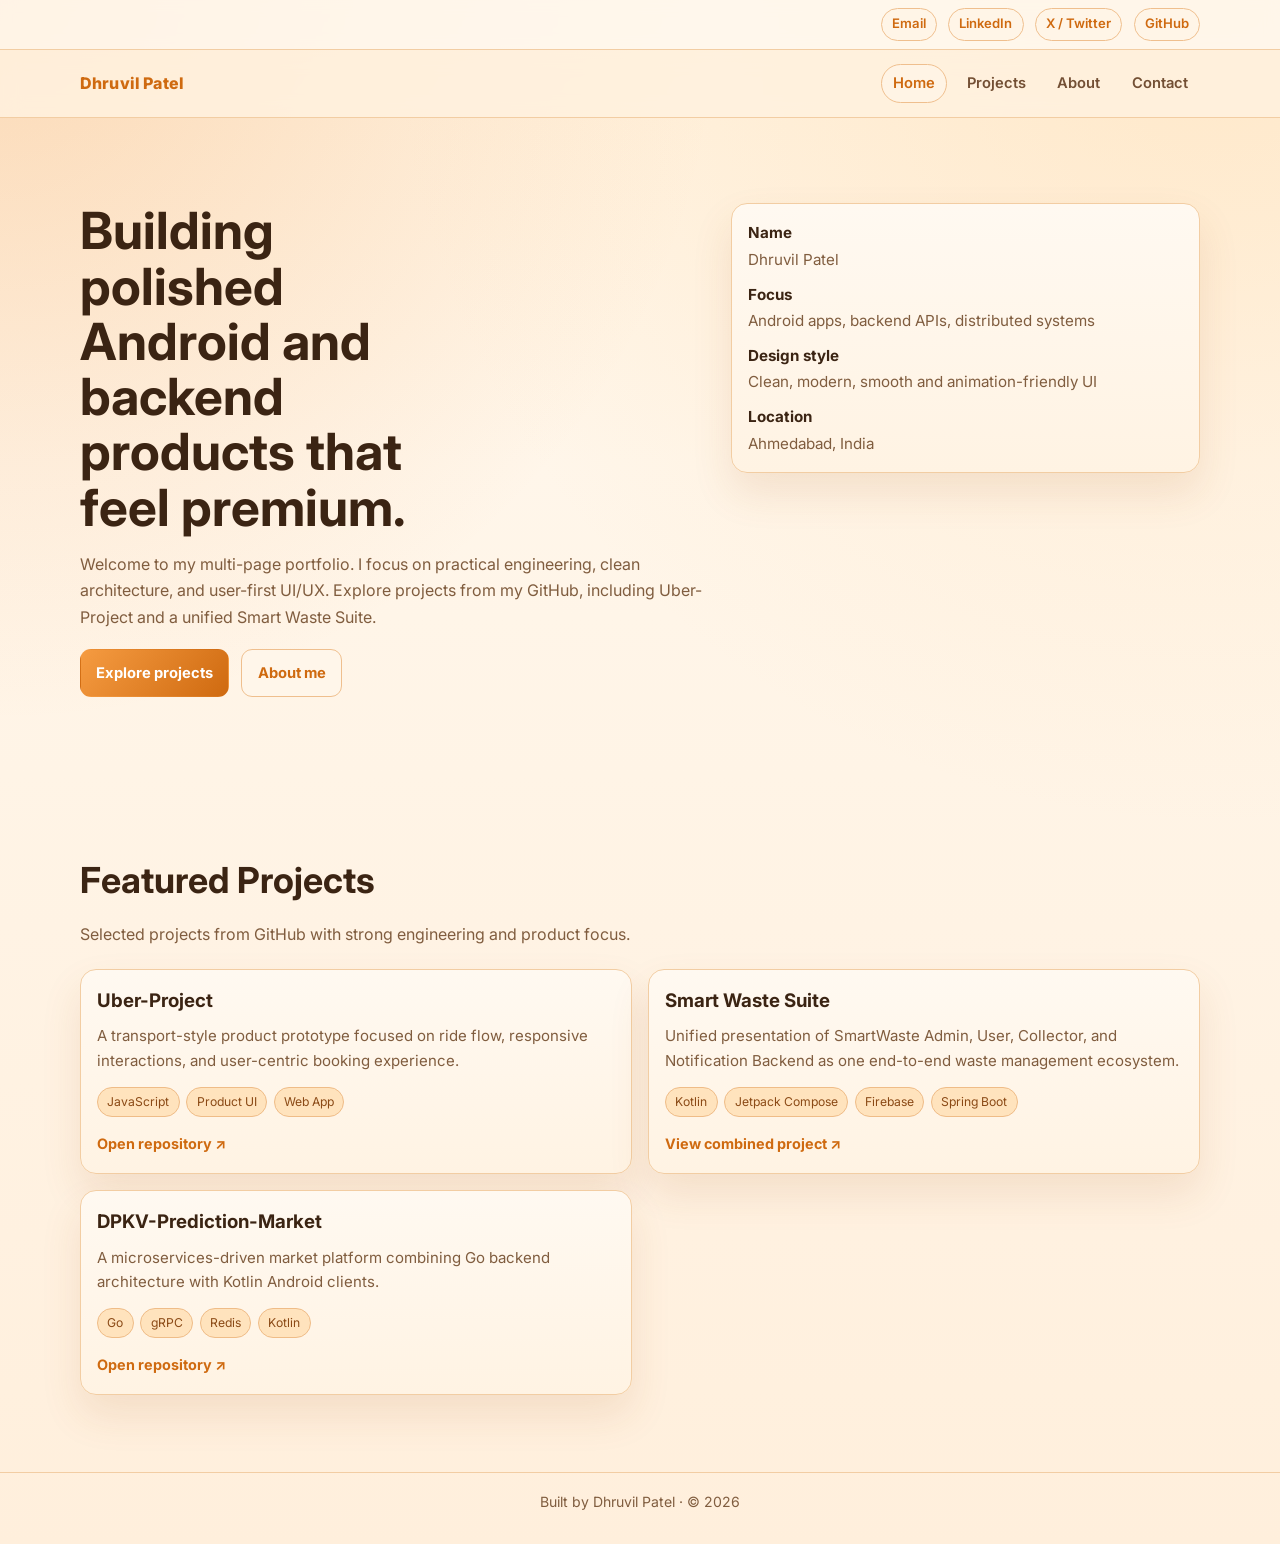
==== commit d17b493e: "Redesign portfolio into warm-themed multi-page UI Agent-Logs-Url: https://github.com/DHRUVILPATEL230" ====
--- a/index.html
+++ b/index.html
@@ -3,353 +3,100 @@
 <head>
   <meta charset="UTF-8" />
   <meta name="viewport" content="width=device-width, initial-scale=1.0" />
-  <meta name="description" content="Dhruvil Patel portfolio — Android, backend, and distributed systems projects with direct GitHub links and tech stack." />
+  <meta name="description" content="Dhruvil Patel portfolio with multi-page experience, modern warm UI, and key GitHub projects including Uber-Project and Smart Waste Suite." />
   <title>Dhruvil Patel | Portfolio</title>
   <link rel="preconnect" href="https://fonts.googleapis.com" />
   <link rel="preconnect" href="https://fonts.gstatic.com" crossorigin />
   <link href="https://fonts.googleapis.com/css2?family=Inter:wght@400;500;600;700;800&display=swap" rel="stylesheet" />
-  <style>
-    :root {
-      --bg: #0b1020;
-      --surface: #121a32;
-      --surface-soft: #0f1630;
-      --text: #eef2ff;
-      --muted: #b9c3e7;
-      --line: rgba(255, 255, 255, 0.14);
-      --brand: #84a9ff;
-      --brand-2: #7df0e6;
-      --max: 1120px;
-    }
-
-    * { box-sizing: border-box; }
-
-    body {
-      margin: 0;
-      font-family: Inter, system-ui, -apple-system, Segoe UI, Roboto, sans-serif;
-      background: radial-gradient(circle at 10% -10%, rgba(125, 240, 230, 0.13), transparent 35%),
-                  radial-gradient(circle at 95% 0%, rgba(132, 169, 255, 0.18), transparent 40%),
-                  var(--bg);
-      color: var(--text);
-      line-height: 1.65;
-    }
-
-    .container { width: min(100% - 2rem, var(--max)); margin: 0 auto; }
-
-    header {
-      position: sticky;
-      top: 0;
-      z-index: 20;
-      border-bottom: 1px solid var(--line);
-      background: rgba(11, 16, 32, 0.78);
-      backdrop-filter: blur(8px);
-    }
-
-    nav {
-      display: flex;
-      align-items: center;
-      justify-content: space-between;
-      gap: 1rem;
-      padding: 0.85rem 0;
-    }
-
-    .brand { font-weight: 800; letter-spacing: 0.02em; color: var(--brand-2); text-decoration: none; }
-
-    .links { display: flex; gap: 0.8rem; flex-wrap: wrap; }
-    .links a {
-      color: var(--muted);
-      text-decoration: none;
-      font-size: 0.92rem;
-      padding: 0.4rem 0.65rem;
-      border-radius: 999px;
-      border: 1px solid transparent;
-    }
-    .links a:hover { color: var(--text); border-color: var(--line); }
-
-    section { padding: 4.5rem 0; }
-
-    .hero { padding-top: 5.2rem; }
-    .hero-grid {
-      display: grid;
-      grid-template-columns: 1.2fr 0.9fr;
-      gap: 1.3rem;
-      align-items: start;
-    }
-
-    h1 {
-      font-size: clamp(2.1rem, 5vw, 3.9rem);
-      line-height: 1.1;
-      margin: 0 0 1rem;
-      max-width: 13ch;
-    }
-
-    .subtitle { color: var(--muted); max-width: 68ch; }
-
-    .cta { margin-top: 1.2rem; display: flex; gap: 0.7rem; flex-wrap: wrap; }
-    .btn {
-      display: inline-flex;
-      align-items: center;
-      gap: 0.4rem;
-      text-decoration: none;
-      font-weight: 700;
-      border-radius: 10px;
-      padding: 0.7rem 0.95rem;
-      font-size: 0.92rem;
-      border: 1px solid var(--line);
-      color: var(--text);
-      background: rgba(255, 255, 255, 0.03);
-    }
-    .btn.primary {
-      background: linear-gradient(120deg, var(--brand-2), var(--brand));
-      color: #0a1230;
-      border: 0;
-    }
-
-    .panel {
-      background: linear-gradient(170deg, rgba(255, 255, 255, 0.06), rgba(255, 255, 255, 0.02));
-      border: 1px solid var(--line);
-      border-radius: 16px;
-      padding: 1rem;
-    }
-
-    .meta-list { margin: 0; padding: 0; list-style: none; display: grid; gap: 0.7rem; }
-    .meta-list li { color: var(--muted); font-size: 0.95rem; }
-    .meta-list strong { color: var(--text); display: block; }
-
-    h2 { margin: 0 0 0.8rem; font-size: clamp(1.5rem, 3vw, 2.3rem); }
-    .lead { color: var(--muted); max-width: 72ch; margin: 0; }
-
-    .grid { margin-top: 1.4rem; display: grid; gap: 1rem; grid-template-columns: repeat(2, minmax(0, 1fr)); }
-    .project h3 { margin: 0 0 0.55rem; font-size: 1.1rem; }
-    .project p { margin: 0 0 0.85rem; color: var(--muted); font-size: 0.95rem; }
-
-    .chips { display: flex; flex-wrap: wrap; gap: 0.45rem; }
-    .chip {
-      font-size: 0.78rem;
-      border-radius: 999px;
-      padding: 0.28rem 0.6rem;
-      border: 1px solid rgba(132, 169, 255, 0.42);
-      background: rgba(132, 169, 255, 0.13);
-      color: #dde5ff;
-    }
-
-    .project-links { margin-top: 0.9rem; }
-    .project-links a { color: var(--brand-2); font-size: 0.9rem; text-decoration: none; font-weight: 600; }
-
-    .stack-list {
-      margin-top: 1.2rem;
-      display: grid;
-      gap: 0.8rem;
-      grid-template-columns: repeat(3, minmax(0, 1fr));
-    }
-
-    .stack-list .panel h3 { margin: 0 0 0.45rem; font-size: 1rem; }
-    .stack-list .panel p { margin: 0; color: var(--muted); font-size: 0.93rem; }
-
-    .graph-wrap { margin-top: 1.4rem; overflow-x: auto; }
-    .graph {
-      width: 100%;
-      min-width: 720px;
-      border-radius: 12px;
-      border: 1px solid var(--line);
-      background: #fff;
-      padding: 0.4rem;
-    }
-
-    .contact-grid { margin-top: 1.2rem; display: grid; gap: 0.75rem; }
-    .contact-grid a {
-      color: var(--text);
-      text-decoration: none;
-      border: 1px solid var(--line);
-      border-radius: 12px;
-      padding: 0.8rem 0.95rem;
-      background: rgba(255, 255, 255, 0.03);
-      display: flex;
-      justify-content: space-between;
-      align-items: center;
-      gap: 0.8rem;
-    }
-
-    footer {
-      border-top: 1px solid var(--line);
-      padding: 1.2rem 0 2rem;
-      color: var(--muted);
-      font-size: 0.88rem;
-      text-align: center;
-    }
-
-    @media (max-width: 980px) {
-      .hero-grid, .grid, .stack-list { grid-template-columns: 1fr; }
-    }
-
-    @media (max-width: 740px) {
-      section { padding: 3.7rem 0; }
-      nav { flex-direction: column; align-items: flex-start; }
-      .hero { padding-top: 4.6rem; }
-    }
-  </style>
+  <link rel="stylesheet" href="styles.css" />
 </head>
 <body>
+  <div class="top-socials">
+    <div class="container">
+      <a class="pill" href="mailto:pateldhruvil2303@gmail.com">Email</a>
+      <a class="pill" href="https://www.linkedin.com/in/dhruvil-patel-507301285/" target="_blank" rel="noopener noreferrer">LinkedIn</a>
+      <a class="pill" href="https://x.com/DHRUVIL23033" target="_blank" rel="noopener noreferrer">X / Twitter</a>
+      <a class="pill" href="https://github.com/DHRUVILPATEL2303" target="_blank" rel="noopener noreferrer">GitHub</a>
+    </div>
+  </div>
+
   <header>
     <nav class="container" aria-label="Main navigation">
-      <a class="brand" href="#top">Dhruvil Patel</a>
+      <a class="brand" href="index.html">Dhruvil Patel</a>
       <div class="links">
-        <a href="#about">About</a>
-        <a href="#projects">Pinned Projects</a>
-        <a href="#stack">Tech Stack</a>
-        <a href="#contributions">Contributions</a>
-        <a href="#contact">Contact</a>
+        <a class="active" href="index.html">Home</a>
+        <a href="projects.html">Projects</a>
+        <a href="about.html">About</a>
+        <a href="contact.html">Contact</a>
       </div>
     </nav>
   </header>
 
-  <main id="top">
+  <main>
     <section class="hero">
       <div class="container hero-grid">
         <div>
-          <h1>Building Android and backend products with real-world impact.</h1>
+          <h1>Building polished Android and backend products that feel premium.</h1>
           <p class="subtitle">
-            I’m Dhruvil Patel, a mobile and backend developer focused on reliable architecture, clear UX, and scalable systems.
-            This portfolio highlights all repositories currently pinned on my GitHub profile with direct links, project summaries, and stack details.
+            Welcome to my multi-page portfolio. I focus on practical engineering, clean architecture, and user-first UI/UX.
+            Explore projects from my GitHub, including Uber-Project and a unified Smart Waste Suite.
           </p>
           <div class="cta">
-            <a class="btn primary" href="#projects">View pinned projects</a>
-            <a class="btn" href="https://github.com/DHRUVILPATEL2303" target="_blank" rel="noopener noreferrer">GitHub Profile</a>
+            <a class="btn primary" href="projects.html">Explore projects</a>
+            <a class="btn" href="about.html">About me</a>
           </div>
         </div>
         <aside class="panel" aria-label="Quick details">
           <ul class="meta-list">
             <li><strong>Name</strong>Dhruvil Patel</li>
-            <li><strong>Focus</strong>Android apps, backend APIs, and distributed systems</li>
+            <li><strong>Focus</strong>Android apps, backend APIs, distributed systems</li>
+            <li><strong>Design style</strong>Clean, modern, smooth and animation-friendly UI</li>
             <li><strong>Location</strong>Ahmedabad, India</li>
-            <li><strong>Current profiles</strong>GitHub, LinkedIn, and X</li>
           </ul>
         </aside>
       </div>
     </section>
 
-    <section id="about">
+    <section>
       <div class="container">
-        <h2>About</h2>
-        <p class="lead">
-          I work across Kotlin Android apps and backend services in Java and Go. My development style is practical: clear code boundaries,
-          maintainable systems, and shipping features that are useful for real users.
-        </p>
-      </div>
-    </section>
-
-    <section id="projects">
-      <div class="container">
-        <h2>Pinned GitHub Projects</h2>
-        <p class="lead">These are all repositories currently pinned on my GitHub profile, each with stack and direct repo link.</p>
-
+        <h2>Featured Projects</h2>
+        <p class="lead">Selected projects from GitHub with strong engineering and product focus.</p>
         <div class="grid">
           <article class="panel project">
-            <h3>SmartWaste-Admin</h3>
-            <p>Admin Android app for SmartWaste operations and management workflows.</p>
+            <h3>Uber-Project</h3>
+            <p>A transport-style product prototype focused on ride flow, responsive interactions, and user-centric booking experience.</p>
             <div class="chips">
-              <span class="chip">Kotlin</span><span class="chip">Jetpack Compose</span><span class="chip">Firebase Auth</span><span class="chip">Firestore</span><span class="chip">Hilt</span><span class="chip">Retrofit</span>
+              <span class="chip">JavaScript</span><span class="chip">Product UI</span><span class="chip">Web App</span>
             </div>
-            <div class="project-links"><a href="https://github.com/DHRUVILPATEL2303/SmartWaste-Admin" target="_blank" rel="noopener noreferrer">Open repository ↗</a></div>
+            <div class="project-links"><a href="https://github.com/DHRUVILPATEL2303/Uber-Project" target="_blank" rel="noopener noreferrer">Open repository ↗</a></div>
           </article>
 
           <article class="panel project">
-            <h3>SmartWaste-User</h3>
-            <p>User-facing SmartWaste app with map features, ML integrations, and notifications.</p>
+            <h3>Smart Waste Suite</h3>
+            <p>Unified presentation of SmartWaste Admin, User, Collector, and Notification Backend as one end-to-end waste management ecosystem.</p>
             <div class="chips">
-              <span class="chip">Kotlin</span><span class="chip">Jetpack Compose</span><span class="chip">Firebase</span><span class="chip">Google Maps</span><span class="chip">ML Kit</span><span class="chip">Retrofit</span>
+              <span class="chip">Kotlin</span><span class="chip">Jetpack Compose</span><span class="chip">Firebase</span><span class="chip">Spring Boot</span>
             </div>
-            <div class="project-links"><a href="https://github.com/DHRUVILPATEL2303/SmartWaste-User" target="_blank" rel="noopener noreferrer">Open repository ↗</a></div>
-          </article>
-
-          <article class="panel project">
-            <h3>SmartWaste-Waste-Collector</h3>
-            <p>Collector-side SmartWaste app with camera-based scanning, routing, and field workflow support.</p>
-            <div class="chips">
-              <span class="chip">Kotlin</span><span class="chip">Jetpack Compose</span><span class="chip">CameraX</span><span class="chip">Firebase</span><span class="chip">WorkManager</span><span class="chip">Maps</span>
-            </div>
-            <div class="project-links"><a href="https://github.com/DHRUVILPATEL2303/SmartWaste-Waste-Collector" target="_blank" rel="noopener noreferrer">Open repository ↗</a></div>
-          </article>
-
-          <article class="panel project">
-            <h3>DPKV-Color-Trading</h3>
-            <p>Real-time color trading microservices architecture with a low-latency backend and WebSocket updates.</p>
-            <div class="chips">
-              <span class="chip">Go</span><span class="chip">gRPC</span><span class="chip">Redis Pub/Sub</span><span class="chip">PostgreSQL</span><span class="chip">WebSocket</span><span class="chip">Nginx</span>
-            </div>
-            <div class="project-links"><a href="https://github.com/DHRUVILPATEL2303/DPKV-Color-Trading" target="_blank" rel="noopener noreferrer">Open repository ↗</a></div>
+            <div class="project-links"><a href="projects.html#smart-waste-suite">View combined project ↗</a></div>
           </article>
 
           <article class="panel project">
             <h3>DPKV-Prediction-Market</h3>
-            <p>Prediction market platform combining Go microservices backend with Kotlin Android trader/admin apps.</p>
+            <p>A microservices-driven market platform combining Go backend architecture with Kotlin Android clients.</p>
             <div class="chips">
-              <span class="chip">Go</span><span class="chip">Gin</span><span class="chip">gRPC</span><span class="chip">Redis Streams</span><span class="chip">TimescaleDB</span><span class="chip">Kotlin</span>
+              <span class="chip">Go</span><span class="chip">gRPC</span><span class="chip">Redis</span><span class="chip">Kotlin</span>
             </div>
             <div class="project-links"><a href="https://github.com/DHRUVILPATEL2303/DPKV-Prediction-Market" target="_blank" rel="noopener noreferrer">Open repository ↗</a></div>
           </article>
-
-          <article class="panel project">
-            <h3>QuoraApp_Backend_Spring_boot</h3>
-            <p>Quora-style backend API using reactive Spring architecture, caching, search, and event-driven components.</p>
-            <div class="chips">
-              <span class="chip">Java</span><span class="chip">Spring Boot</span><span class="chip">WebFlux</span><span class="chip">MongoDB</span><span class="chip">Redis</span><span class="chip">Kafka</span>
-            </div>
-            <div class="project-links"><a href="https://github.com/DHRUVILPATEL2303/QuoraApp_Backend_Spring_boot" target="_blank" rel="noopener noreferrer">Open repository ↗</a></div>
-          </article>
-        </div>
-      </div>
-    </section>
-
-    <section id="stack">
-      <div class="container">
-        <h2>Tech Stack</h2>
-        <p class="lead">Consolidated stack used across the pinned projects.</p>
-
-        <div class="stack-list">
-          <article class="panel">
-            <h3>Mobile</h3>
-            <p>Kotlin, Jetpack Compose, AndroidX, Hilt, DataStore, WorkManager, CameraX, Google Maps.</p>
-          </article>
-          <article class="panel">
-            <h3>Backend</h3>
-            <p>Go, Java, Spring Boot, Spring WebFlux, Gin, gRPC, WebSocket, REST APIs.</p>
-          </article>
-          <article class="panel">
-            <h3>Data & Messaging</h3>
-            <p>PostgreSQL, TimescaleDB, MongoDB, Redis, Firestore, Kafka, Firebase Cloud Messaging.</p>
-          </article>
-        </div>
-      </div>
-    </section>
-
-    <section id="contributions">
-      <div class="container">
-        <h2>GitHub Contributions</h2>
-        <p class="lead">Contribution graph for <strong>DHRUVILPATEL2303</strong>.</p>
-        <div class="graph-wrap">
-          <img class="graph" src="https://ghchart.rshah.org/DHRUVILPATEL2303" alt="GitHub contribution graph for Dhruvil Patel" loading="lazy" />
-        </div>
-      </div>
-    </section>
-
-    <section id="contact">
-      <div class="container">
-        <h2>Contact & Links</h2>
-        <p class="lead">Open to internships, collaboration, and product-focused development work.</p>
-        <div class="contact-grid">
-          <a href="mailto:pateldhruvil2303@gmail.com"><span>Email</span><strong>pateldhruvil2303@gmail.com</strong></a>
-          <a href="https://github.com/DHRUVILPATEL2303" target="_blank" rel="noopener noreferrer"><span>GitHub</span><strong>github.com/DHRUVILPATEL2303</strong></a>
-          <a href="https://www.linkedin.com/in/dhruvil-patel-507301285/" target="_blank" rel="noopener noreferrer"><span>LinkedIn</span><strong>linkedin.com/in/dhruvil-patel-507301285</strong></a>
-          <a href="https://x.com/DHRUVIL23033" target="_blank" rel="noopener noreferrer"><span>X (Twitter)</span><strong>x.com/DHRUVIL23033</strong></a>
         </div>
       </div>
     </section>
   </main>
 
   <footer>
-    <div class="container">Built by Dhruvil Patel · © <span id="year"></span></div>
+    <div class="container">Built by Dhruvil Patel · © <span data-year></span></div>
   </footer>
 
-  <script>document.getElementById('year').textContent = new Date().getFullYear();</script>
+  <script src="script.js"></script>
 </body>
 </html>
--- a/styles.css
+++ b/styles.css
@@ -0,0 +1,254 @@
+:root {
+  --bg: #fff2df;
+  --bg-soft: #ffe7c6;
+  --surface: #fff9f1;
+  --surface-2: #fff3e3;
+  --text: #3b2413;
+  --muted: #805d3f;
+  --line: #f2cda3;
+  --brand: #f08a2f;
+  --brand-dark: #cf6a10;
+  --shadow: 0 20px 40px rgba(161, 93, 29, 0.12);
+  --max: 1120px;
+}
+
+* { box-sizing: border-box; }
+
+html { scroll-behavior: smooth; }
+
+body {
+  margin: 0;
+  font-family: Inter, system-ui, -apple-system, Segoe UI, Roboto, sans-serif;
+  color: var(--text);
+  background:
+    radial-gradient(circle at 0% 0%, rgba(240, 138, 47, 0.24), transparent 36%),
+    radial-gradient(circle at 95% 0%, rgba(255, 202, 133, 0.26), transparent 42%),
+    linear-gradient(180deg, var(--bg), #fff6ea 30%, #ffefdc 100%);
+  line-height: 1.65;
+}
+
+.container { width: min(100% - 2rem, var(--max)); margin: 0 auto; }
+
+.top-socials {
+  border-bottom: 1px solid var(--line);
+  background: rgba(255, 249, 241, 0.82);
+  backdrop-filter: blur(7px);
+}
+
+.top-socials .container {
+  padding: 0.5rem 0;
+  display: flex;
+  align-items: center;
+  justify-content: flex-end;
+  gap: 0.7rem;
+  flex-wrap: wrap;
+}
+
+.pill {
+  text-decoration: none;
+  color: var(--brand-dark);
+  font-weight: 600;
+  font-size: 0.82rem;
+  border: 1px solid #efbf8e;
+  border-radius: 999px;
+  padding: 0.28rem 0.64rem;
+  background: #fff5e7;
+  transition: transform .22s ease, box-shadow .22s ease, border-color .22s ease;
+}
+
+.pill:hover {
+  transform: translateY(-2px);
+  border-color: #e7a86e;
+  box-shadow: 0 8px 18px rgba(176, 97, 26, 0.16);
+}
+
+header {
+  position: sticky;
+  top: 0;
+  z-index: 30;
+  border-bottom: 1px solid var(--line);
+  background: rgba(255, 242, 223, 0.86);
+  backdrop-filter: blur(10px);
+}
+
+nav {
+  display: flex;
+  align-items: center;
+  justify-content: space-between;
+  gap: 1rem;
+  padding: 0.9rem 0;
+}
+
+.brand {
+  text-decoration: none;
+  color: var(--brand-dark);
+  font-weight: 800;
+  letter-spacing: 0.01em;
+}
+
+.links { display: flex; gap: 0.5rem; flex-wrap: wrap; }
+
+.links a {
+  text-decoration: none;
+  color: #734f34;
+  font-weight: 600;
+  font-size: 0.92rem;
+  padding: 0.4rem 0.68rem;
+  border-radius: 999px;
+  border: 1px solid transparent;
+}
+
+.links a:hover, .links a.active {
+  border-color: #efbf8e;
+  color: var(--brand-dark);
+  background: #fff4e5;
+}
+
+main { min-height: calc(100vh - 188px); }
+section { padding: 4.8rem 0; animation: enter .7s ease both; }
+
+.hero { padding-top: 5.3rem; }
+.hero-grid {
+  display: grid;
+  grid-template-columns: 1.15fr 0.85fr;
+  gap: 1rem;
+  align-items: start;
+}
+
+h1 {
+  font-size: clamp(2.1rem, 4vw, 3.7rem);
+  line-height: 1.08;
+  margin: 0 0 1rem;
+  max-width: 12ch;
+}
+
+h2 {
+  margin: 0 0 0.7rem;
+  font-size: clamp(1.6rem, 2.8vw, 2.4rem);
+}
+
+.lead, .subtitle { color: var(--muted); margin: 0; }
+
+.cta { margin-top: 1.2rem; display: flex; gap: 0.75rem; flex-wrap: wrap; }
+
+.btn {
+  display: inline-flex;
+  align-items: center;
+  justify-content: center;
+  text-decoration: none;
+  font-weight: 700;
+  font-size: 0.92rem;
+  border-radius: 11px;
+  padding: 0.68rem 0.95rem;
+  border: 1px solid #efbf8e;
+  color: var(--brand-dark);
+  background: #fff6ea;
+  transition: transform .23s ease, box-shadow .23s ease, background .23s ease;
+}
+
+.btn:hover { transform: translateY(-2px); box-shadow: 0 9px 20px rgba(174, 94, 24, 0.16); }
+
+.btn.primary {
+  border-color: transparent;
+  color: #fff;
+  background: linear-gradient(130deg, #f59b41, var(--brand-dark));
+}
+
+.panel {
+  border: 1px solid var(--line);
+  border-radius: 16px;
+  padding: 1rem;
+  background: linear-gradient(180deg, var(--surface), var(--surface-2));
+  box-shadow: var(--shadow);
+}
+
+.meta-list { margin: 0; padding: 0; list-style: none; display: grid; gap: 0.62rem; }
+.meta-list li { color: var(--muted); font-size: 0.95rem; }
+.meta-list strong { color: var(--text); display: block; margin-bottom: 0.08rem; }
+
+.grid {
+  margin-top: 1.3rem;
+  display: grid;
+  gap: 1rem;
+  grid-template-columns: repeat(2, minmax(0, 1fr));
+}
+
+.project { transition: transform .25s ease, box-shadow .25s ease; }
+.project:hover { transform: translateY(-5px); box-shadow: 0 26px 42px rgba(161, 93, 29, 0.19); }
+
+.project h3 { margin: 0 0 0.5rem; }
+.project p { margin: 0 0 0.8rem; color: var(--muted); font-size: 0.94rem; }
+
+.chips { display: flex; flex-wrap: wrap; gap: 0.43rem; }
+.chip {
+  font-size: 0.76rem;
+  border-radius: 999px;
+  padding: 0.24rem 0.58rem;
+  color: #8b4a16;
+  background: #ffe3bd;
+  border: 1px solid #efbc87;
+}
+
+.project-links { margin-top: 0.86rem; }
+.project-links a {
+  color: var(--brand-dark);
+  text-decoration: none;
+  font-weight: 700;
+  font-size: 0.9rem;
+}
+
+.page-hero {
+  padding-top: 4.8rem;
+  text-align: center;
+}
+
+.page-hero h1 { margin-inline: auto; max-width: 18ch; }
+.page-hero p { margin: 0 auto; max-width: 70ch; color: var(--muted); }
+
+.single-col { max-width: 860px; margin: 0 auto; }
+
+.contact-grid {
+  margin-top: 1.2rem;
+  display: grid;
+  gap: 0.8rem;
+}
+
+.contact-grid a {
+  text-decoration: none;
+  color: var(--text);
+  border: 1px solid var(--line);
+  border-radius: 14px;
+  padding: 0.82rem 0.95rem;
+  background: #fff7ec;
+  display: flex;
+  justify-content: space-between;
+  align-items: center;
+  gap: 0.8rem;
+  transition: transform .22s ease, box-shadow .22s ease;
+}
+
+.contact-grid a:hover { transform: translateY(-3px); box-shadow: 0 14px 24px rgba(173, 95, 26, 0.16); }
+
+footer {
+  border-top: 1px solid var(--line);
+  padding: 1.1rem 0 1.9rem;
+  color: var(--muted);
+  font-size: 0.88rem;
+  text-align: center;
+}
+
+@keyframes enter {
+  from { opacity: 0; transform: translateY(18px); }
+  to { opacity: 1; transform: translateY(0); }
+}
+
+@media (max-width: 980px) {
+  .hero-grid, .grid { grid-template-columns: 1fr; }
+}
+
+@media (max-width: 740px) {
+  nav { flex-direction: column; align-items: flex-start; }
+  .hero { padding-top: 4.6rem; }
+  section { padding: 3.8rem 0; }
+  .top-socials .container { justify-content: flex-start; }
+}
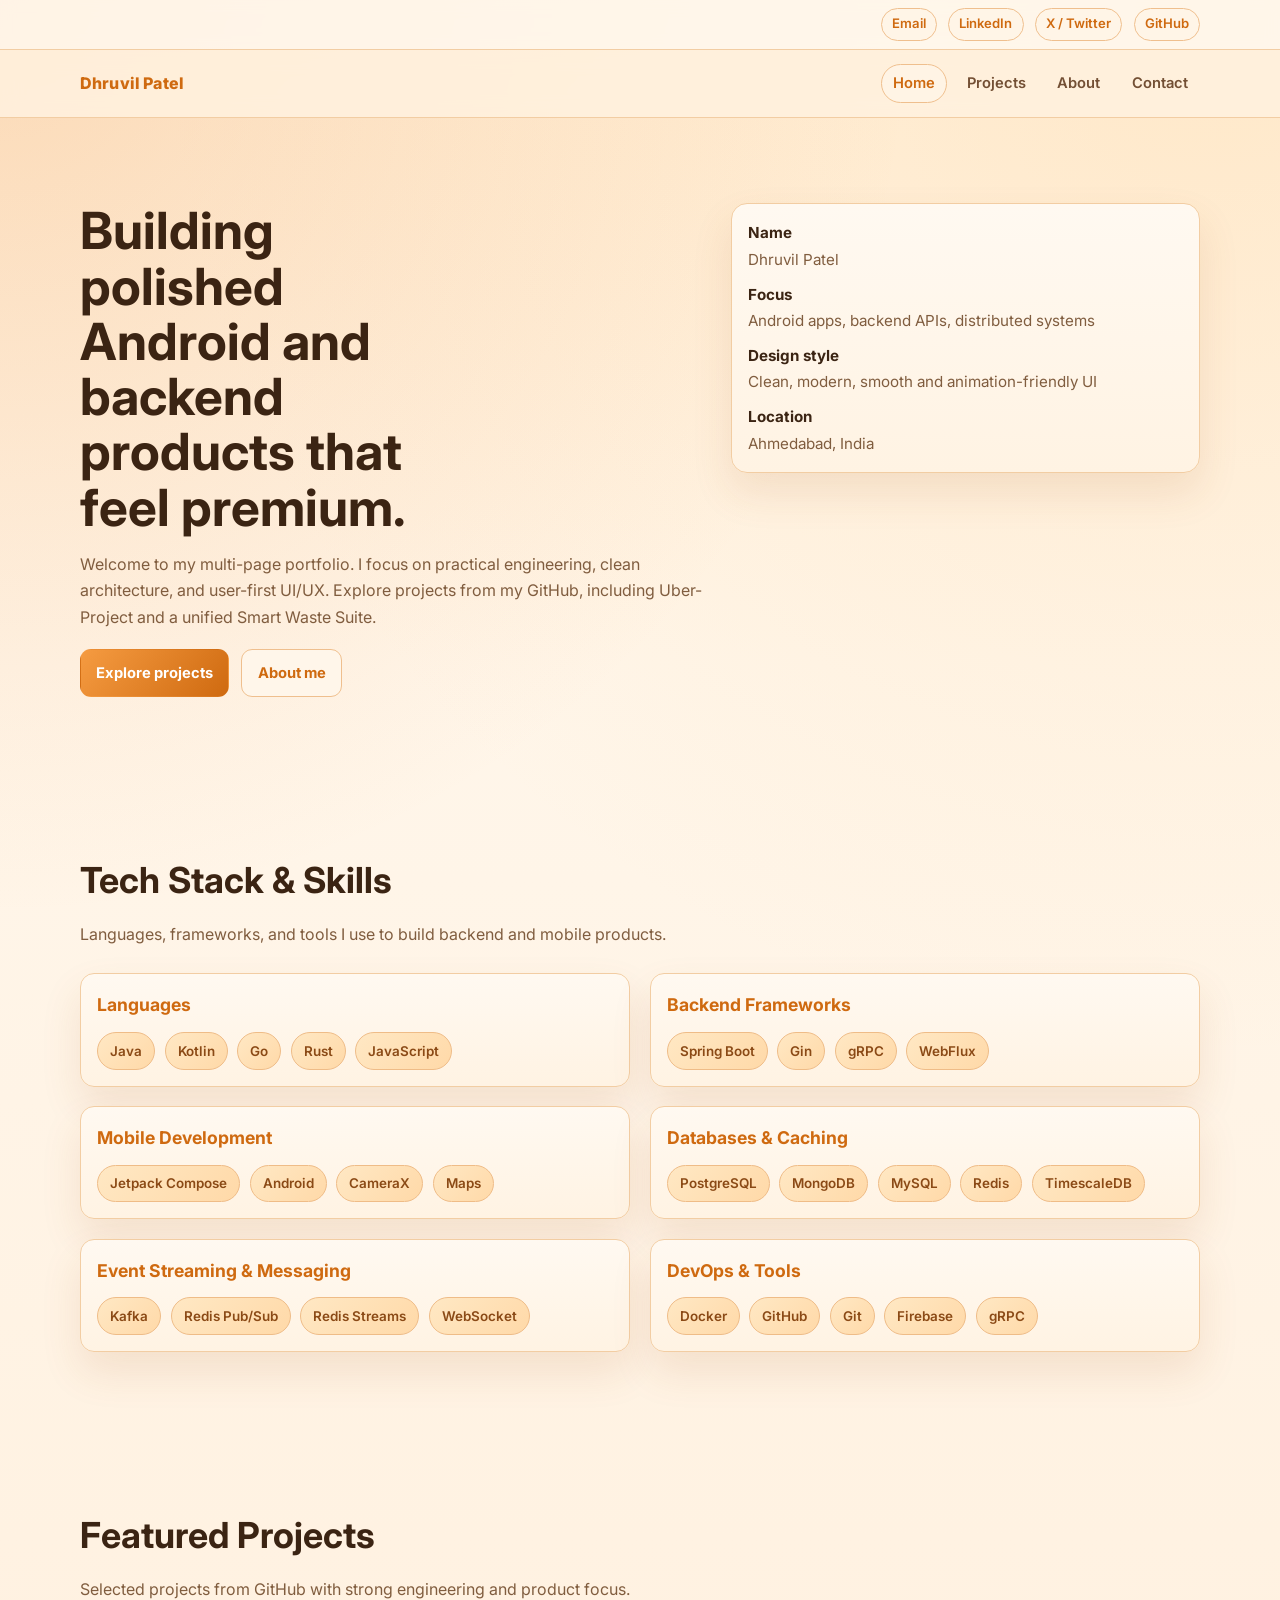
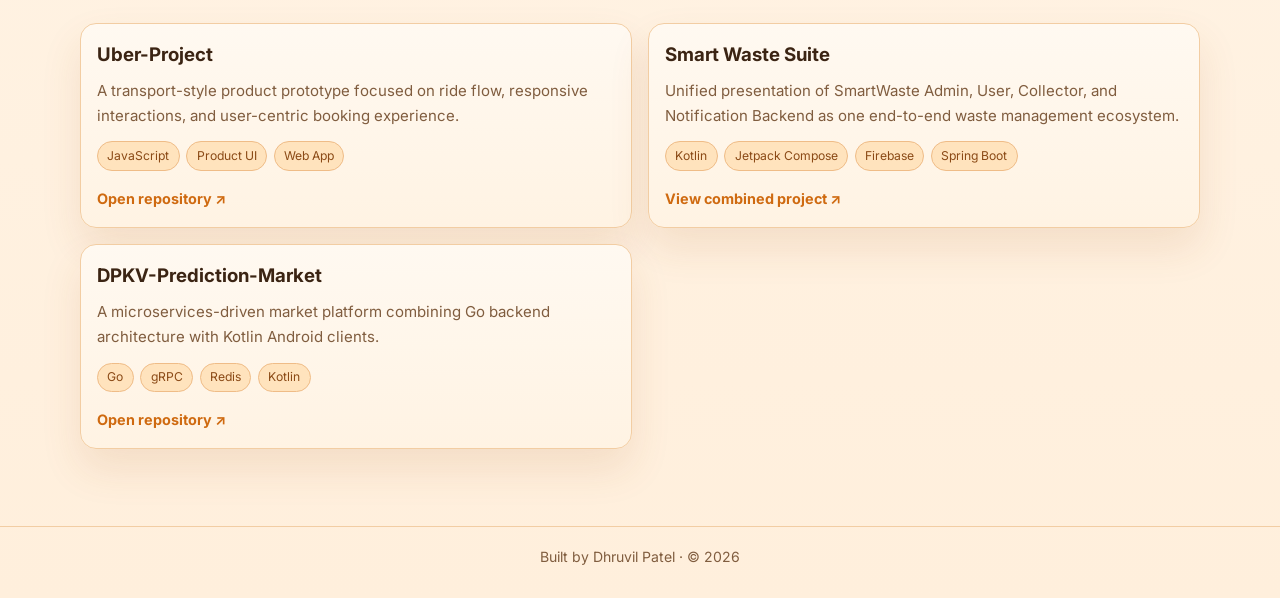
==== commit 845c2641: "Add comprehensive skills section and improve project categorization" ====
--- a/index.html
+++ b/index.html
@@ -59,6 +59,77 @@
 
     <section>
       <div class="container">
+        <h2>Tech Stack &amp; Skills</h2>
+        <p class="lead">Languages, frameworks, and tools I use to build backend and mobile products.</p>
+        <div class="skills-grid">
+          <article class="skill-category">
+            <h3>Languages</h3>
+            <div class="skill-tags">
+              <span class="skill-tag">Java</span>
+              <span class="skill-tag">Kotlin</span>
+              <span class="skill-tag">Go</span>
+              <span class="skill-tag">Rust</span>
+              <span class="skill-tag">JavaScript</span>
+            </div>
+          </article>
+
+          <article class="skill-category">
+            <h3>Backend Frameworks</h3>
+            <div class="skill-tags">
+              <span class="skill-tag">Spring Boot</span>
+              <span class="skill-tag">Gin</span>
+              <span class="skill-tag">gRPC</span>
+              <span class="skill-tag">WebFlux</span>
+            </div>
+          </article>
+
+          <article class="skill-category">
+            <h3>Mobile Development</h3>
+            <div class="skill-tags">
+              <span class="skill-tag">Jetpack Compose</span>
+              <span class="skill-tag">Android</span>
+              <span class="skill-tag">CameraX</span>
+              <span class="skill-tag">Maps</span>
+            </div>
+          </article>
+
+          <article class="skill-category">
+            <h3>Databases &amp; Caching</h3>
+            <div class="skill-tags">
+              <span class="skill-tag">PostgreSQL</span>
+              <span class="skill-tag">MongoDB</span>
+              <span class="skill-tag">MySQL</span>
+              <span class="skill-tag">Redis</span>
+              <span class="skill-tag">TimescaleDB</span>
+            </div>
+          </article>
+
+          <article class="skill-category">
+            <h3>Event Streaming &amp; Messaging</h3>
+            <div class="skill-tags">
+              <span class="skill-tag">Kafka</span>
+              <span class="skill-tag">Redis Pub/Sub</span>
+              <span class="skill-tag">Redis Streams</span>
+              <span class="skill-tag">WebSocket</span>
+            </div>
+          </article>
+
+          <article class="skill-category">
+            <h3>DevOps &amp; Tools</h3>
+            <div class="skill-tags">
+              <span class="skill-tag">Docker</span>
+              <span class="skill-tag">GitHub</span>
+              <span class="skill-tag">Git</span>
+              <span class="skill-tag">Firebase</span>
+              <span class="skill-tag">gRPC</span>
+            </div>
+          </article>
+        </div>
+      </div>
+    </section>
+
+    <section>
+      <div class="container">
         <h2>Featured Projects</h2>
         <p class="lead">Selected projects from GitHub with strong engineering and product focus.</p>
         <div class="grid">
--- a/styles.css
+++ b/styles.css
@@ -242,8 +242,105 @@
   to { opacity: 1; transform: translateY(0); }
 }
 
+/* Skills Section */
+.skills-grid {
+  margin-top: 1.6rem;
+  display: grid;
+  gap: 1.2rem;
+  grid-template-columns: repeat(2, minmax(0, 1fr));
+}
+
+.skill-category {
+  border: 1px solid var(--line);
+  border-radius: 14px;
+  padding: 1rem;
+  background: linear-gradient(180deg, var(--surface), var(--surface-2));
+  box-shadow: var(--shadow);
+  transition: transform .25s ease, box-shadow .25s ease;
+}
+
+.skill-category:hover {
+  transform: translateY(-3px);
+  box-shadow: 0 18px 34px rgba(161, 93, 29, 0.14);
+}
+
+.skill-category h3 {
+  margin: 0 0 0.8rem;
+  font-size: 1.1rem;
+  color: var(--brand-dark);
+}
+
+.skill-tags {
+  display: flex;
+  flex-wrap: wrap;
+  gap: 0.6rem;
+}
+
+.skill-tag {
+  font-size: 0.84rem;
+  font-weight: 600;
+  border-radius: 999px;
+  padding: 0.42rem 0.75rem;
+  color: #8b4a16;
+  background: linear-gradient(135deg, #ffe8c4, #ffd9a8);
+  border: 1px solid #efbc87;
+  transition: transform .2s ease, box-shadow .2s ease;
+}
+
+.skill-tag:hover {
+  transform: translateY(-2px);
+  box-shadow: 0 6px 16px rgba(161, 93, 29, 0.18);
+}
+
+/* Project Sections */
+.project-section {
+  margin-bottom: 3rem;
+}
+
+.category-title {
+  margin: 0 0 1.2rem;
+  font-size: 1.3rem;
+  color: var(--brand-dark);
+  font-weight: 700;
+  padding-bottom: 0.8rem;
+  border-bottom: 2px solid var(--line);
+}
+
+/* Skill Highlights on About Page */
+.skill-highlight {
+  border: 1px solid var(--line);
+  border-radius: 14px;
+  padding: 1.2rem;
+  background: linear-gradient(180deg, var(--surface), var(--surface-2));
+  transition: transform .25s ease, box-shadow .25s ease;
+}
+
+.skill-highlight:hover {
+  transform: translateY(-4px);
+  box-shadow: 0 20px 38px rgba(161, 93, 29, 0.16);
+}
+
+.skill-highlight h3 {
+  margin: 0 0 0.6rem;
+  font-size: 1.15rem;
+  color: var(--brand-dark);
+}
+
+.skill-highlight p {
+  margin: 0;
+  color: var(--muted);
+  font-size: 0.95rem;
+  line-height: 1.6;
+}
+
+/* Project h4 for categorized sections */
+.project h4 {
+  margin: 0 0 0.5rem;
+  font-size: 1.05rem;
+}
+
 @media (max-width: 980px) {
-  .hero-grid, .grid { grid-template-columns: 1fr; }
+  .hero-grid, .grid, .skills-grid { grid-template-columns: 1fr; }
 }
 
 @media (max-width: 740px) {
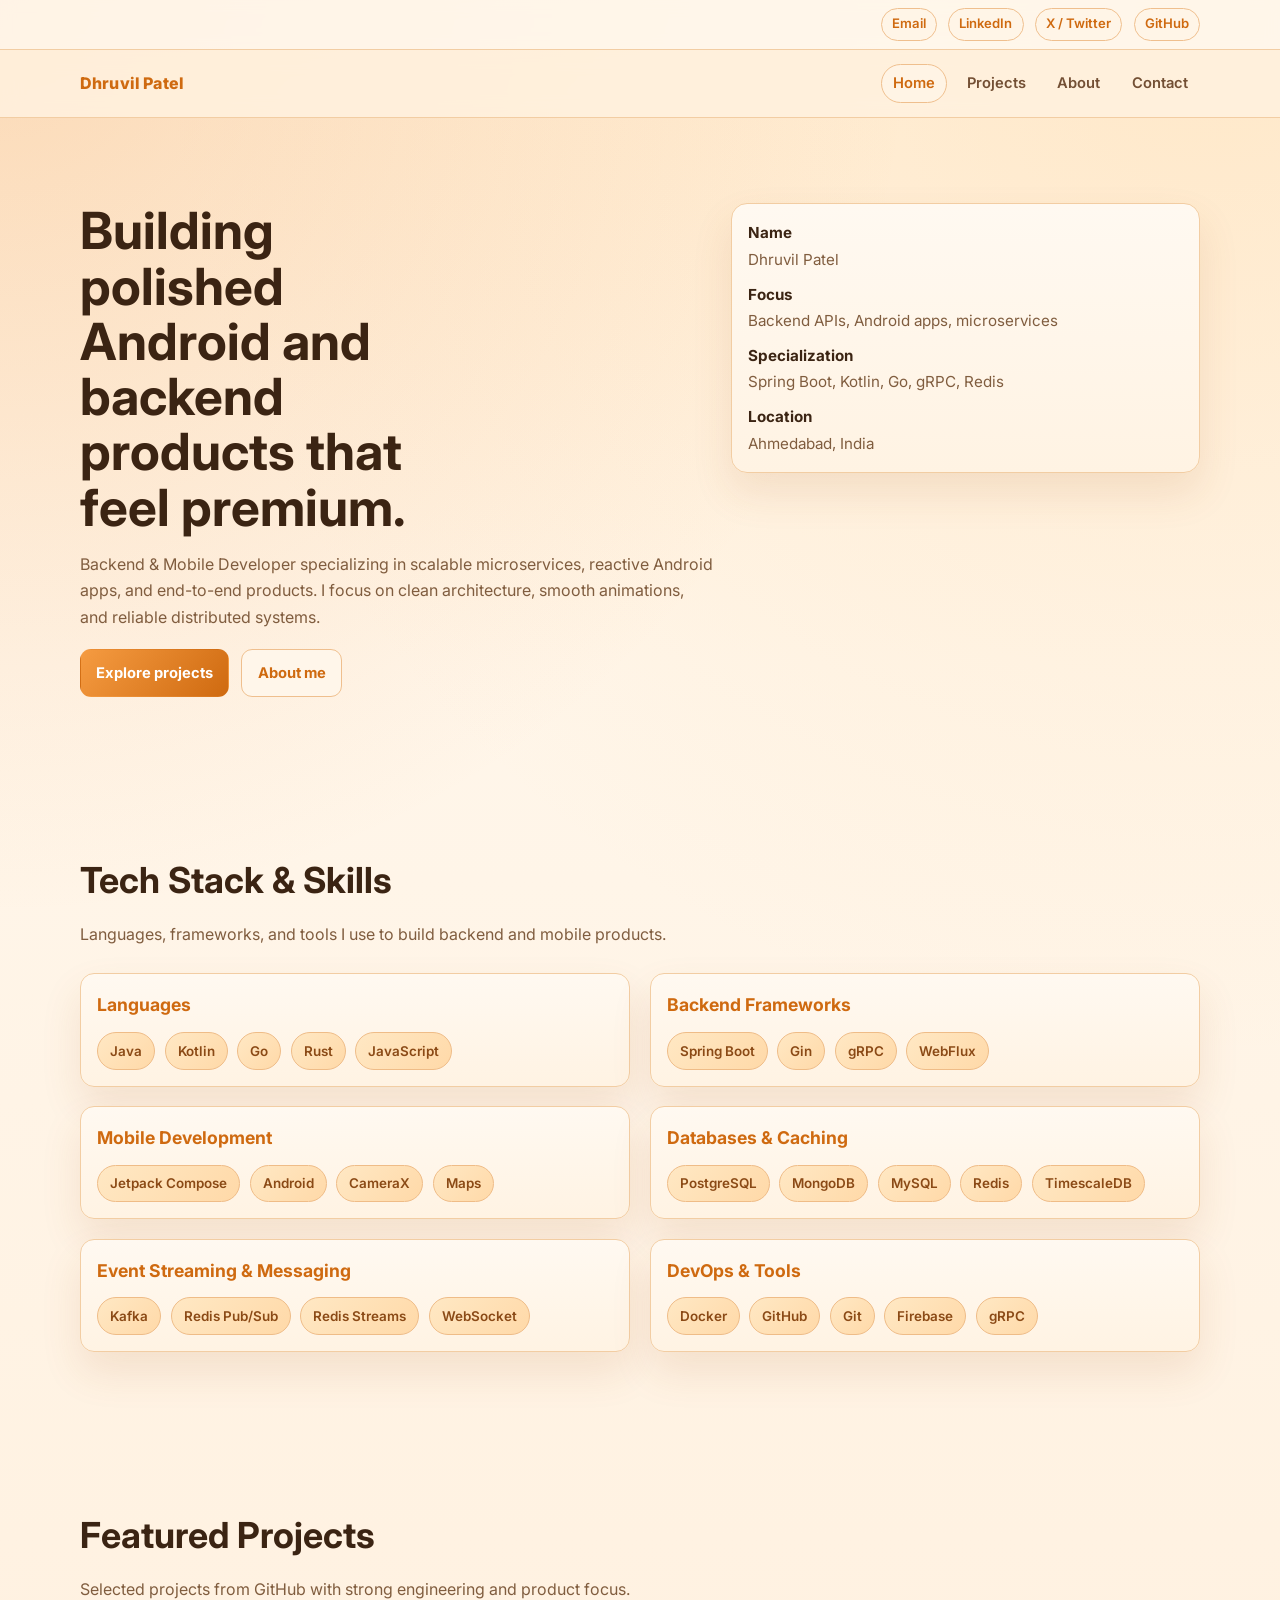
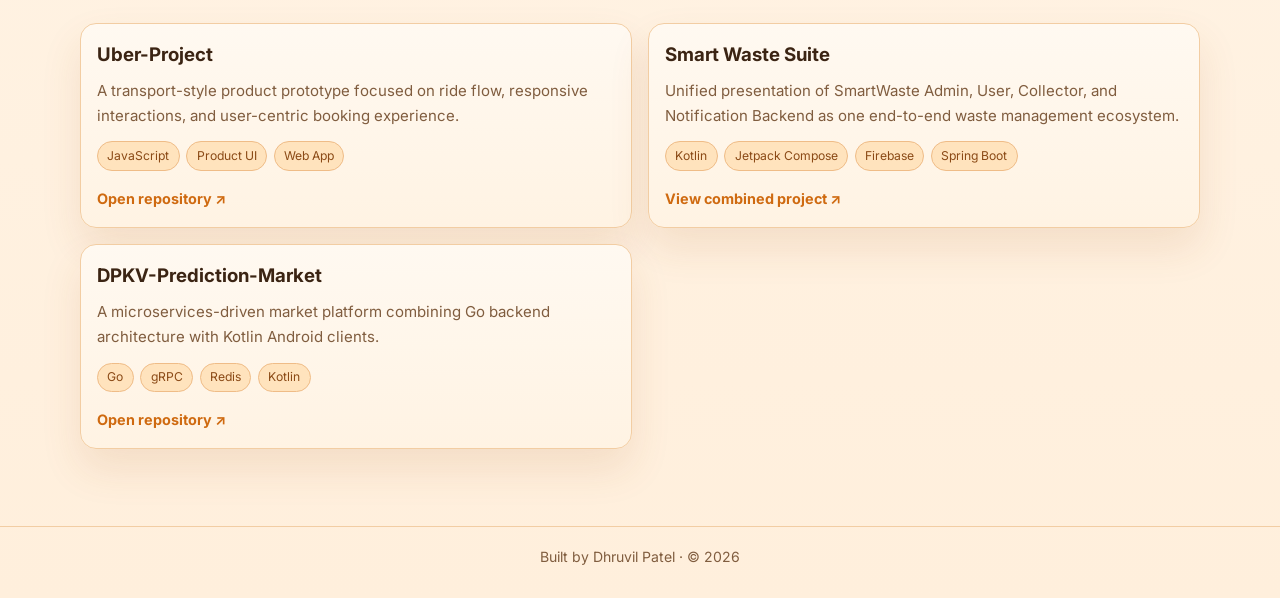
==== commit f29646bd: "Add GitHub API integration and enhance hero section" ====
--- a/index.html
+++ b/index.html
@@ -38,8 +38,8 @@
         <div>
           <h1>Building polished Android and backend products that feel premium.</h1>
           <p class="subtitle">
-            Welcome to my multi-page portfolio. I focus on practical engineering, clean architecture, and user-first UI/UX.
-            Explore projects from my GitHub, including Uber-Project and a unified Smart Waste Suite.
+            Backend &amp; Mobile Developer specializing in scalable microservices, reactive Android apps, and end-to-end products.
+            I focus on clean architecture, smooth animations, and reliable distributed systems.
           </p>
           <div class="cta">
             <a class="btn primary" href="projects.html">Explore projects</a>
@@ -49,8 +49,8 @@
         <aside class="panel" aria-label="Quick details">
           <ul class="meta-list">
             <li><strong>Name</strong>Dhruvil Patel</li>
-            <li><strong>Focus</strong>Android apps, backend APIs, distributed systems</li>
-            <li><strong>Design style</strong>Clean, modern, smooth and animation-friendly UI</li>
+            <li><strong>Focus</strong>Backend APIs, Android apps, microservices</li>
+            <li><strong>Specialization</strong>Spring Boot, Kotlin, Go, gRPC, Redis</li>
             <li><strong>Location</strong>Ahmedabad, India</li>
           </ul>
         </aside>
--- a/styles.css
+++ b/styles.css
@@ -179,6 +179,11 @@
 .project h3 { margin: 0 0 0.5rem; }
 .project p { margin: 0 0 0.8rem; color: var(--muted); font-size: 0.94rem; }
 
+.project h4 {
+  margin: 0 0 0.5rem;
+  font-size: 1.05rem;
+}
+
 .chips { display: flex; flex-wrap: wrap; gap: 0.43rem; }
 .chip {
   font-size: 0.76rem;
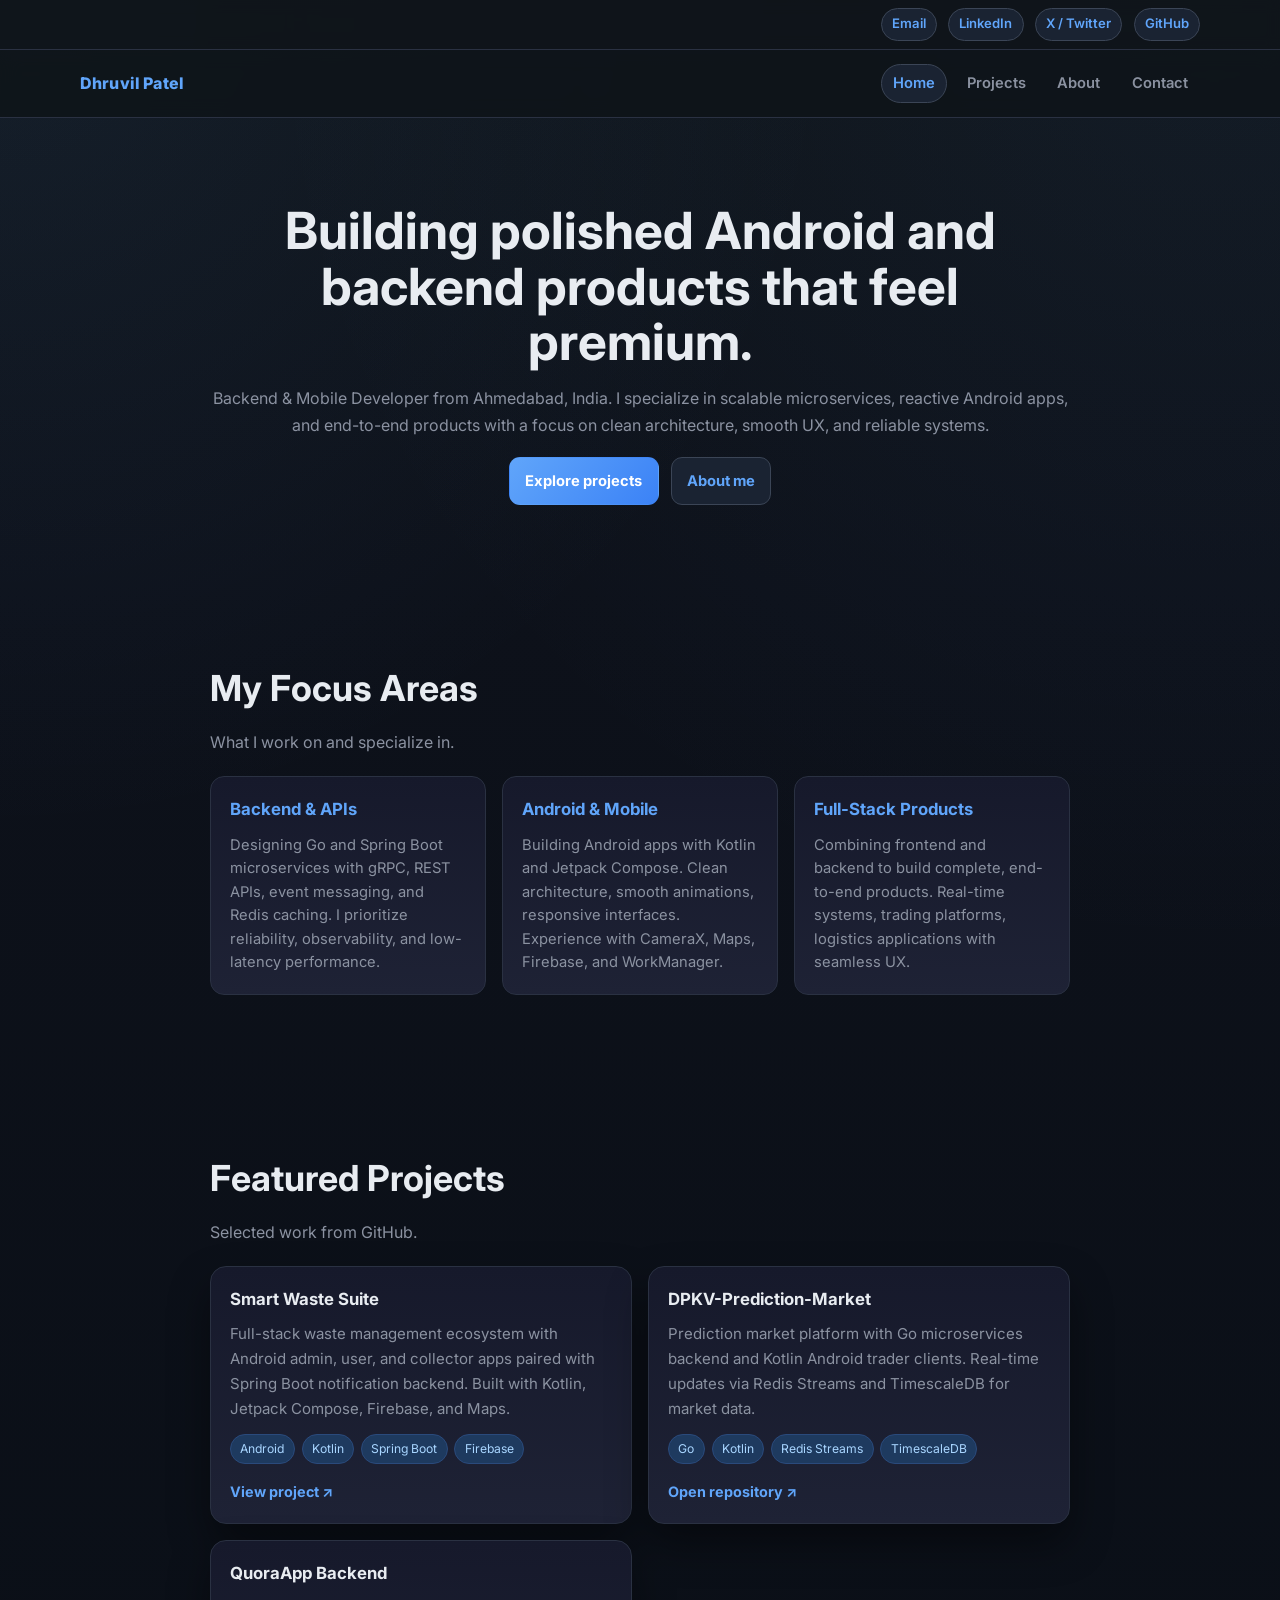
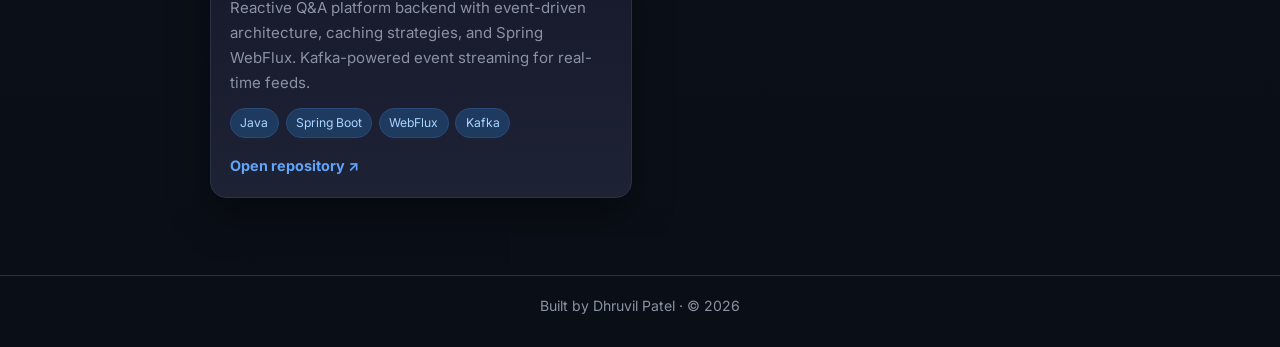
==== commit 5e143a2a: "Implement portfolio redesign with cleaner, more organized layout" ====
--- a/index.html
+++ b/index.html
@@ -34,130 +34,69 @@
 
   <main>
     <section class="hero">
-      <div class="container hero-grid">
-        <div>
-          <h1>Building polished Android and backend products that feel premium.</h1>
-          <p class="subtitle">
-            Backend &amp; Mobile Developer specializing in scalable microservices, reactive Android apps, and end-to-end products.
-            I focus on clean architecture, smooth animations, and reliable distributed systems.
-          </p>
-          <div class="cta">
-            <a class="btn primary" href="projects.html">Explore projects</a>
-            <a class="btn" href="about.html">About me</a>
-          </div>
+      <div class="container single-col hero-simple">
+        <h1>Building polished Android and backend products that feel premium.</h1>
+        <p class="subtitle">
+          Backend &amp; Mobile Developer from Ahmedabad, India. I specialize in scalable microservices, reactive Android apps, and end-to-end products with a focus on clean architecture, smooth UX, and reliable systems.
+        </p>
+        <div class="cta">
+          <a class="btn primary" href="projects.html">Explore projects</a>
+          <a class="btn" href="about.html">About me</a>
         </div>
-        <aside class="panel" aria-label="Quick details">
-          <ul class="meta-list">
-            <li><strong>Name</strong>Dhruvil Patel</li>
-            <li><strong>Focus</strong>Backend APIs, Android apps, microservices</li>
-            <li><strong>Specialization</strong>Spring Boot, Kotlin, Go, gRPC, Redis</li>
-            <li><strong>Location</strong>Ahmedabad, India</li>
-          </ul>
-        </aside>
       </div>
     </section>
 
     <section>
-      <div class="container">
-        <h2>Tech Stack &amp; Skills</h2>
-        <p class="lead">Languages, frameworks, and tools I use to build backend and mobile products.</p>
-        <div class="skills-grid">
-          <article class="skill-category">
-            <h3>Languages</h3>
-            <div class="skill-tags">
-              <span class="skill-tag">Java</span>
-              <span class="skill-tag">Kotlin</span>
-              <span class="skill-tag">Go</span>
-              <span class="skill-tag">Rust</span>
-              <span class="skill-tag">JavaScript</span>
-            </div>
+      <div class="container single-col">
+        <h2>My Focus Areas</h2>
+        <p class="lead">What I work on and specialize in.</p>
+        <div class="focus-grid">
+          <article class="focus-card">
+            <h3>Backend &amp; APIs</h3>
+            <p>Designing Go and Spring Boot microservices with gRPC, REST APIs, event messaging, and Redis caching. I prioritize reliability, observability, and low-latency performance.</p>
           </article>
-
-          <article class="skill-category">
-            <h3>Backend Frameworks</h3>
-            <div class="skill-tags">
-              <span class="skill-tag">Spring Boot</span>
-              <span class="skill-tag">Gin</span>
-              <span class="skill-tag">gRPC</span>
-              <span class="skill-tag">WebFlux</span>
-            </div>
+          <article class="focus-card">
+            <h3>Android &amp; Mobile</h3>
+            <p>Building Android apps with Kotlin and Jetpack Compose. Clean architecture, smooth animations, responsive interfaces. Experience with CameraX, Maps, Firebase, and WorkManager.</p>
           </article>
-
-          <article class="skill-category">
-            <h3>Mobile Development</h3>
-            <div class="skill-tags">
-              <span class="skill-tag">Jetpack Compose</span>
-              <span class="skill-tag">Android</span>
-              <span class="skill-tag">CameraX</span>
-              <span class="skill-tag">Maps</span>
-            </div>
-          </article>
-
-          <article class="skill-category">
-            <h3>Databases &amp; Caching</h3>
-            <div class="skill-tags">
-              <span class="skill-tag">PostgreSQL</span>
-              <span class="skill-tag">MongoDB</span>
-              <span class="skill-tag">MySQL</span>
-              <span class="skill-tag">Redis</span>
-              <span class="skill-tag">TimescaleDB</span>
-            </div>
-          </article>
-
-          <article class="skill-category">
-            <h3>Event Streaming &amp; Messaging</h3>
-            <div class="skill-tags">
-              <span class="skill-tag">Kafka</span>
-              <span class="skill-tag">Redis Pub/Sub</span>
-              <span class="skill-tag">Redis Streams</span>
-              <span class="skill-tag">WebSocket</span>
-            </div>
-          </article>
-
-          <article class="skill-category">
-            <h3>DevOps &amp; Tools</h3>
-            <div class="skill-tags">
-              <span class="skill-tag">Docker</span>
-              <span class="skill-tag">GitHub</span>
-              <span class="skill-tag">Git</span>
-              <span class="skill-tag">Firebase</span>
-              <span class="skill-tag">gRPC</span>
-            </div>
+          <article class="focus-card">
+            <h3>Full-Stack Products</h3>
+            <p>Combining frontend and backend to build complete, end-to-end products. Real-time systems, trading platforms, logistics applications with seamless UX.</p>
           </article>
         </div>
       </div>
     </section>
 
     <section>
-      <div class="container">
+      <div class="container single-col">
         <h2>Featured Projects</h2>
-        <p class="lead">Selected projects from GitHub with strong engineering and product focus.</p>
-        <div class="grid">
+        <p class="lead">Selected work from GitHub.</p>
+        <div class="featured-grid">
           <article class="panel project">
-            <h3>Uber-Project</h3>
-            <p>A transport-style product prototype focused on ride flow, responsive interactions, and user-centric booking experience.</p>
+            <h4>Smart Waste Suite</h4>
+            <p>Full-stack waste management ecosystem with Android admin, user, and collector apps paired with Spring Boot notification backend. Built with Kotlin, Jetpack Compose, Firebase, and Maps.</p>
             <div class="chips">
-              <span class="chip">JavaScript</span><span class="chip">Product UI</span><span class="chip">Web App</span>
+              <span class="chip">Android</span><span class="chip">Kotlin</span><span class="chip">Spring Boot</span><span class="chip">Firebase</span>
             </div>
-            <div class="project-links"><a href="https://github.com/DHRUVILPATEL2303/Uber-Project" target="_blank" rel="noopener noreferrer">Open repository ↗</a></div>
+            <div class="project-links"><a href="projects.html#smart-waste-suite">View project ↗</a></div>
           </article>
 
           <article class="panel project">
-            <h3>Smart Waste Suite</h3>
-            <p>Unified presentation of SmartWaste Admin, User, Collector, and Notification Backend as one end-to-end waste management ecosystem.</p>
+            <h4>DPKV-Prediction-Market</h4>
+            <p>Prediction market platform with Go microservices backend and Kotlin Android trader clients. Real-time updates via Redis Streams and TimescaleDB for market data.</p>
             <div class="chips">
-              <span class="chip">Kotlin</span><span class="chip">Jetpack Compose</span><span class="chip">Firebase</span><span class="chip">Spring Boot</span>
+              <span class="chip">Go</span><span class="chip">Kotlin</span><span class="chip">Redis Streams</span><span class="chip">TimescaleDB</span>
             </div>
-            <div class="project-links"><a href="projects.html#smart-waste-suite">View combined project ↗</a></div>
+            <div class="project-links"><a href="https://github.com/DHRUVILPATEL2303/DPKV-Prediction-Market" target="_blank" rel="noopener noreferrer">Open repository ↗</a></div>
           </article>
 
           <article class="panel project">
-            <h3>DPKV-Prediction-Market</h3>
-            <p>A microservices-driven market platform combining Go backend architecture with Kotlin Android clients.</p>
+            <h4>QuoraApp Backend</h4>
+            <p>Reactive Q&amp;A platform backend with event-driven architecture, caching strategies, and Spring WebFlux. Kafka-powered event streaming for real-time feeds.</p>
             <div class="chips">
-              <span class="chip">Go</span><span class="chip">gRPC</span><span class="chip">Redis</span><span class="chip">Kotlin</span>
+              <span class="chip">Java</span><span class="chip">Spring Boot</span><span class="chip">WebFlux</span><span class="chip">Kafka</span>
             </div>
-            <div class="project-links"><a href="https://github.com/DHRUVILPATEL2303/DPKV-Prediction-Market" target="_blank" rel="noopener noreferrer">Open repository ↗</a></div>
+            <div class="project-links"><a href="https://github.com/DHRUVILPATEL2303/QuoraApp_Backend_Spring_boot" target="_blank" rel="noopener noreferrer">Open repository ↗</a></div>
           </article>
         </div>
       </div>
--- a/styles.css
+++ b/styles.css
@@ -1,14 +1,14 @@
 :root {
-  --bg: #fff2df;
-  --bg-soft: #ffe7c6;
-  --surface: #fff9f1;
-  --surface-2: #fff3e3;
-  --text: #3b2413;
-  --muted: #805d3f;
-  --line: #f2cda3;
-  --brand: #f08a2f;
-  --brand-dark: #cf6a10;
-  --shadow: 0 20px 40px rgba(161, 93, 29, 0.12);
+  --bg: #0f1419;
+  --bg-soft: #1a1f2e;
+  --surface: #16192b;
+  --surface-2: #1e2235;
+  --text: #e8ecf1;
+  --muted: #8b92a1;
+  --line: #2a3142;
+  --brand: #60a5fa;
+  --brand-dark: #3b82f6;
+  --shadow: 0 20px 40px rgba(0, 0, 0, 0.4);
   --max: 1120px;
 }
 
@@ -21,9 +21,9 @@
   font-family: Inter, system-ui, -apple-system, Segoe UI, Roboto, sans-serif;
   color: var(--text);
   background:
-    radial-gradient(circle at 0% 0%, rgba(240, 138, 47, 0.24), transparent 36%),
-    radial-gradient(circle at 95% 0%, rgba(255, 202, 133, 0.26), transparent 42%),
-    linear-gradient(180deg, var(--bg), #fff6ea 30%, #ffefdc 100%);
+    radial-gradient(circle at 0% 0%, rgba(96, 165, 250, 0.08), transparent 36%),
+    radial-gradient(circle at 95% 0%, rgba(96, 165, 250, 0.06), transparent 42%),
+    linear-gradient(180deg, var(--bg), #0d111a 30%, #0a0f17 100%);
   line-height: 1.65;
 }
 
@@ -31,7 +31,7 @@
 
 .top-socials {
   border-bottom: 1px solid var(--line);
-  background: rgba(255, 249, 241, 0.82);
+  background: rgba(15, 20, 25, 0.82);
   backdrop-filter: blur(7px);
 }
 
@@ -46,20 +46,20 @@
 
 .pill {
   text-decoration: none;
-  color: var(--brand-dark);
+  color: var(--brand);
   font-weight: 600;
   font-size: 0.82rem;
-  border: 1px solid #efbf8e;
+  border: 1px solid #3b4556;
   border-radius: 999px;
   padding: 0.28rem 0.64rem;
-  background: #fff5e7;
+  background: #1a2332;
   transition: transform .22s ease, box-shadow .22s ease, border-color .22s ease;
 }
 
 .pill:hover {
   transform: translateY(-2px);
-  border-color: #e7a86e;
-  box-shadow: 0 8px 18px rgba(176, 97, 26, 0.16);
+  border-color: #4a5568;
+  box-shadow: 0 8px 18px rgba(96, 165, 250, 0.12);
 }
 
 header {
@@ -67,7 +67,7 @@
   top: 0;
   z-index: 30;
   border-bottom: 1px solid var(--line);
-  background: rgba(255, 242, 223, 0.86);
+  background: rgba(15, 20, 25, 0.86);
   backdrop-filter: blur(10px);
 }
 
@@ -81,7 +81,7 @@
 
 .brand {
   text-decoration: none;
-  color: var(--brand-dark);
+  color: var(--brand);
   font-weight: 800;
   letter-spacing: 0.01em;
 }
@@ -90,7 +90,7 @@
 
 .links a {
   text-decoration: none;
-  color: #734f34;
+  color: var(--muted);
   font-weight: 600;
   font-size: 0.92rem;
   padding: 0.4rem 0.68rem;
@@ -99,27 +99,25 @@
 }
 
 .links a:hover, .links a.active {
-  border-color: #efbf8e;
-  color: var(--brand-dark);
-  background: #fff4e5;
+  border-color: #3b4556;
+  color: var(--brand);
+  background: #1a2332;
 }
 
 main { min-height: calc(100vh - 188px); }
 section { padding: 4.8rem 0; animation: enter .7s ease both; }
 
 .hero { padding-top: 5.3rem; }
-.hero-grid {
-  display: grid;
-  grid-template-columns: 1.15fr 0.85fr;
-  gap: 1rem;
-  align-items: start;
+
+.hero-simple {
+  text-align: center;
+  max-width: 820px;
 }
 
 h1 {
   font-size: clamp(2.1rem, 4vw, 3.7rem);
   line-height: 1.08;
   margin: 0 0 1rem;
-  max-width: 12ch;
 }
 
 h2 {
@@ -129,7 +127,7 @@
 
 .lead, .subtitle { color: var(--muted); margin: 0; }
 
-.cta { margin-top: 1.2rem; display: flex; gap: 0.75rem; flex-wrap: wrap; }
+.cta { margin-top: 1.2rem; display: flex; gap: 0.75rem; flex-wrap: wrap; justify-content: center; }
 
 .btn {
   display: inline-flex;
@@ -140,18 +138,18 @@
   font-size: 0.92rem;
   border-radius: 11px;
   padding: 0.68rem 0.95rem;
-  border: 1px solid #efbf8e;
-  color: var(--brand-dark);
-  background: #fff6ea;
+  border: 1px solid #3b4556;
+  color: var(--brand);
+  background: #1a2332;
   transition: transform .23s ease, box-shadow .23s ease, background .23s ease;
 }
 
-.btn:hover { transform: translateY(-2px); box-shadow: 0 9px 20px rgba(174, 94, 24, 0.16); }
+.btn:hover { transform: translateY(-2px); box-shadow: 0 9px 20px rgba(96, 165, 250, 0.2); }
 
 .btn.primary {
   border-color: transparent;
   color: #fff;
-  background: linear-gradient(130deg, #f59b41, var(--brand-dark));
+  background: linear-gradient(130deg, #60a5fa, var(--brand-dark));
 }
 
 .panel {
@@ -174,7 +172,7 @@
 }
 
 .project { transition: transform .25s ease, box-shadow .25s ease; }
-.project:hover { transform: translateY(-5px); box-shadow: 0 26px 42px rgba(161, 93, 29, 0.19); }
+.project:hover { transform: translateY(-5px); box-shadow: 0 26px 42px rgba(96, 165, 250, 0.15); }
 
 .project h3 { margin: 0 0 0.5rem; }
 .project p { margin: 0 0 0.8rem; color: var(--muted); font-size: 0.94rem; }
@@ -189,14 +187,14 @@
   font-size: 0.76rem;
   border-radius: 999px;
   padding: 0.24rem 0.58rem;
-  color: #8b4a16;
-  background: #ffe3bd;
-  border: 1px solid #efbc87;
+  color: #a8d5ff;
+  background: #1e3a5f;
+  border: 1px solid #2a4a7c;
 }
 
 .project-links { margin-top: 0.86rem; }
 .project-links a {
-  color: var(--brand-dark);
+  color: var(--brand);
   text-decoration: none;
   font-weight: 700;
   font-size: 0.9rem;
@@ -224,7 +222,7 @@
   border: 1px solid var(--line);
   border-radius: 14px;
   padding: 0.82rem 0.95rem;
-  background: #fff7ec;
+  background: #1a1f2e;
   display: flex;
   justify-content: space-between;
   align-items: center;
@@ -232,7 +230,7 @@
   transition: transform .22s ease, box-shadow .22s ease;
 }
 
-.contact-grid a:hover { transform: translateY(-3px); box-shadow: 0 14px 24px rgba(173, 95, 26, 0.16); }
+.contact-grid a:hover { transform: translateY(-3px); box-shadow: 0 14px 24px rgba(96, 165, 250, 0.12); }
 
 footer {
   border-top: 1px solid var(--line);
@@ -247,72 +245,15 @@
   to { opacity: 1; transform: translateY(0); }
 }
 
-/* Skills Section */
-.skills-grid {
-  margin-top: 1.6rem;
-  display: grid;
-  gap: 1.2rem;
-  grid-template-columns: repeat(2, minmax(0, 1fr));
-}
-
-.skill-category {
-  border: 1px solid var(--line);
-  border-radius: 14px;
-  padding: 1rem;
-  background: linear-gradient(180deg, var(--surface), var(--surface-2));
-  box-shadow: var(--shadow);
-  transition: transform .25s ease, box-shadow .25s ease;
-}
-
-.skill-category:hover {
-  transform: translateY(-3px);
-  box-shadow: 0 18px 34px rgba(161, 93, 29, 0.14);
-}
-
-.skill-category h3 {
-  margin: 0 0 0.8rem;
-  font-size: 1.1rem;
-  color: var(--brand-dark);
-}
-
-.skill-tags {
-  display: flex;
-  flex-wrap: wrap;
-  gap: 0.6rem;
-}
-
-.skill-tag {
-  font-size: 0.84rem;
-  font-weight: 600;
-  border-radius: 999px;
-  padding: 0.42rem 0.75rem;
-  color: #8b4a16;
-  background: linear-gradient(135deg, #ffe8c4, #ffd9a8);
-  border: 1px solid #efbc87;
-  transition: transform .2s ease, box-shadow .2s ease;
-}
-
-.skill-tag:hover {
-  transform: translateY(-2px);
-  box-shadow: 0 6px 16px rgba(161, 93, 29, 0.18);
-}
-
-/* Project Sections */
-.project-section {
-  margin-bottom: 3rem;
-}
-
-.category-title {
-  margin: 0 0 1.2rem;
-  font-size: 1.3rem;
-  color: var(--brand-dark);
-  font-weight: 700;
-  padding-bottom: 0.8rem;
-  border-bottom: 2px solid var(--line);
-}
-
-/* Skill Highlights on About Page */
-.skill-highlight {
+/* Focus Cards on Homepage */
+.focus-grid {
+  margin-top: 1.3rem;
+  display: grid;
+  gap: 1rem;
+  grid-template-columns: repeat(3, minmax(0, 1fr));
+}
+
+.focus-card {
   border: 1px solid var(--line);
   border-radius: 14px;
   padding: 1.2rem;
@@ -320,15 +261,117 @@
   transition: transform .25s ease, box-shadow .25s ease;
 }
 
+.focus-card:hover {
+  transform: translateY(-3px);
+  box-shadow: 0 18px 34px rgba(96, 165, 250, 0.1);
+}
+
+.focus-card h3 {
+  margin: 0 0 0.6rem;
+  font-size: 1.05rem;
+  color: var(--brand);
+}
+
+.focus-card p {
+  margin: 0;
+  color: var(--muted);
+  font-size: 0.92rem;
+  line-height: 1.6;
+}
+
+/* Featured Projects on Homepage */
+.featured-grid {
+  margin-top: 1.3rem;
+  display: grid;
+  gap: 1rem;
+  grid-template-columns: repeat(2, minmax(0, 1fr));
+}
+
+.featured-grid .project { padding: 1.2rem; }
+
+/* Project Sections */
+.project-section {
+  margin-bottom: 3rem;
+}
+
+.category-title {
+  margin: 0 0 1.2rem;
+  font-size: 1.3rem;
+  color: var(--brand);
+  font-weight: 700;
+  padding-bottom: 0.8rem;
+  border-bottom: 2px solid var(--line);
+}
+
+/* Projects Table Layout */
+.projects-table {
+  display: flex;
+  flex-direction: column;
+  gap: 1rem;
+}
+
+.project-row {
+  border: 1px solid var(--line);
+  border-radius: 14px;
+  padding: 1.2rem;
+  background: linear-gradient(180deg, var(--surface), var(--surface-2));
+  display: grid;
+  grid-template-columns: 1.5fr 1fr;
+  gap: 1.2rem;
+  align-items: start;
+  transition: transform .25s ease, box-shadow .25s ease;
+}
+
+.project-row:hover {
+  transform: translateY(-3px);
+  box-shadow: 0 18px 34px rgba(96, 165, 250, 0.1);
+}
+
+.project-row h4 {
+  margin: 0 0 0.5rem;
+  font-size: 1.05rem;
+  color: var(--text);
+}
+
+.project-row p {
+  margin: 0 0 0.8rem;
+  color: var(--muted);
+  font-size: 0.92rem;
+  line-height: 1.6;
+}
+
+.project-info { }
+
+.project-meta {
+  display: flex;
+  flex-direction: column;
+  gap: 0.8rem;
+}
+
+.project-meta .chips {
+  display: flex;
+  flex-wrap: wrap;
+  gap: 0.43rem;
+}
+
+/* Skill Highlights on About Page */
+.skill-highlight {
+  border: 1px solid var(--line);
+  border-radius: 14px;
+  padding: 1.2rem;
+  background: linear-gradient(180deg, var(--surface), var(--surface-2));
+  transition: transform .25s ease, box-shadow .25s ease;
+}
+
 .skill-highlight:hover {
   transform: translateY(-4px);
-  box-shadow: 0 20px 38px rgba(161, 93, 29, 0.16);
+  box-shadow: 0 20px 38px rgba(96, 165, 250, 0.12);
 }
 
 .skill-highlight h3 {
   margin: 0 0 0.6rem;
   font-size: 1.15rem;
-  color: var(--brand-dark);
+  color: var(--brand);
 }
 
 .skill-highlight p {
@@ -338,14 +381,61 @@
   line-height: 1.6;
 }
 
-/* Project h4 for categorized sections */
-.project h4 {
-  margin: 0 0 0.5rem;
-  font-size: 1.05rem;
+/* Approach List */
+.approach-list {
+  margin: 1.3rem 0 0;
+  padding: 0 0 0 1.5rem;
+  list-style: none;
+  display: flex;
+  flex-direction: column;
+  gap: 1rem;
+}
+
+.approach-list li {
+  color: var(--muted);
+  font-size: 1rem;
+  line-height: 1.7;
+}
+
+.approach-list strong {
+  color: var(--text);
+}
+
+/* Tech Grid */
+.tech-grid {
+  margin-top: 1.3rem;
+  display: grid;
+  gap: 1rem;
+  grid-template-columns: repeat(3, minmax(0, 1fr));
+}
+
+.tech-group {
+  border: 1px solid var(--line);
+  border-radius: 14px;
+  padding: 1.1rem;
+  background: linear-gradient(180deg, var(--surface), var(--surface-2));
+}
+
+.tech-group h3 {
+  margin: 0 0 0.6rem;
+  font-size: 0.95rem;
+  color: var(--brand);
+  font-weight: 700;
+  text-transform: uppercase;
+  letter-spacing: 0.05em;
+  font-size: 0.85rem;
+}
+
+.tech-group p {
+  margin: 0;
+  color: var(--muted);
+  font-size: 0.92rem;
+  line-height: 1.6;
 }
 
 @media (max-width: 980px) {
-  .hero-grid, .grid, .skills-grid { grid-template-columns: 1fr; }
+  .hero-grid, .grid, .skills-grid, .focus-grid, .featured-grid, .tech-grid { grid-template-columns: 1fr; }
+  .project-row { grid-template-columns: 1fr; }
 }
 
 @media (max-width: 740px) {
@@ -353,4 +443,5 @@
   .hero { padding-top: 4.6rem; }
   section { padding: 3.8rem 0; }
   .top-socials .container { justify-content: flex-start; }
-}
+  .cta { justify-content: flex-start; }
+}
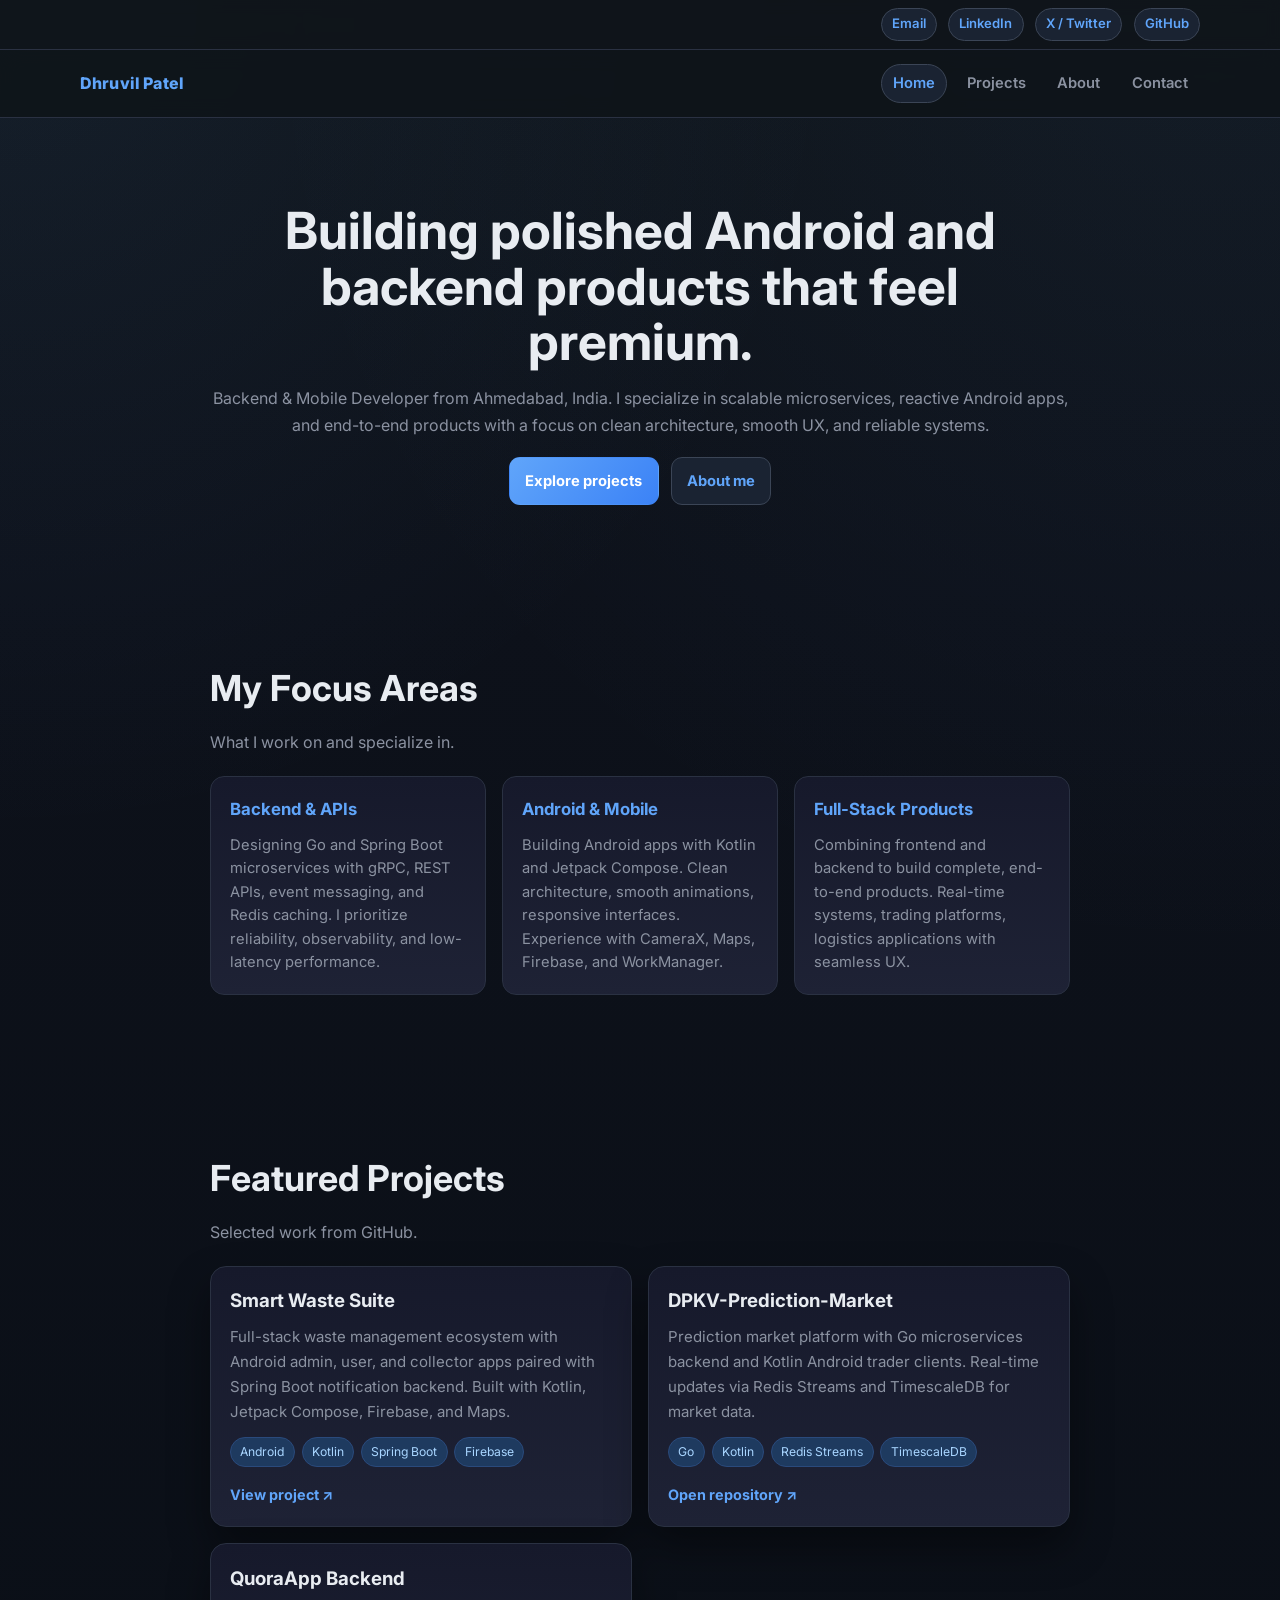
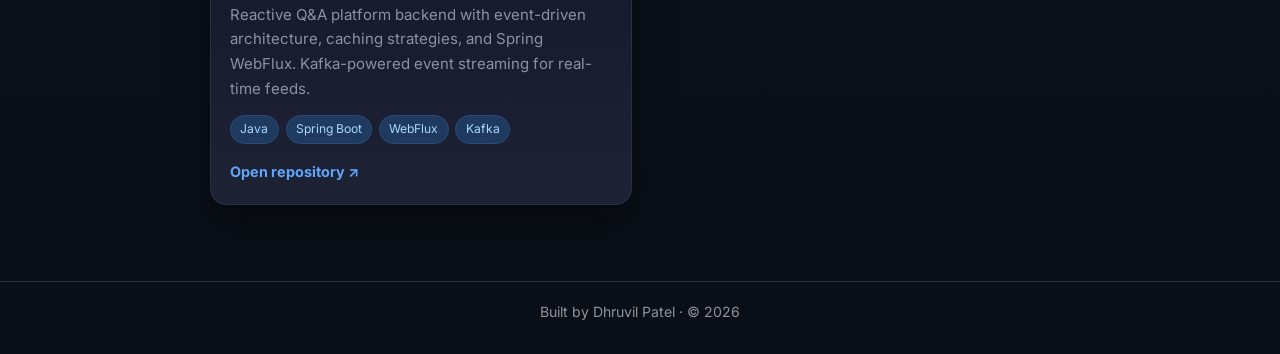
==== commit 5f162e35: "Fix code review issues: remove empty CSS rule, fix duplicate font-size, fix heading hierarchy" ====
--- a/index.html
+++ b/index.html
@@ -73,7 +73,7 @@
         <p class="lead">Selected work from GitHub.</p>
         <div class="featured-grid">
           <article class="panel project">
-            <h4>Smart Waste Suite</h4>
+            <h3>Smart Waste Suite</h3>
             <p>Full-stack waste management ecosystem with Android admin, user, and collector apps paired with Spring Boot notification backend. Built with Kotlin, Jetpack Compose, Firebase, and Maps.</p>
             <div class="chips">
               <span class="chip">Android</span><span class="chip">Kotlin</span><span class="chip">Spring Boot</span><span class="chip">Firebase</span>
@@ -82,7 +82,7 @@
           </article>
 
           <article class="panel project">
-            <h4>DPKV-Prediction-Market</h4>
+            <h3>DPKV-Prediction-Market</h3>
             <p>Prediction market platform with Go microservices backend and Kotlin Android trader clients. Real-time updates via Redis Streams and TimescaleDB for market data.</p>
             <div class="chips">
               <span class="chip">Go</span><span class="chip">Kotlin</span><span class="chip">Redis Streams</span><span class="chip">TimescaleDB</span>
@@ -91,7 +91,7 @@
           </article>
 
           <article class="panel project">
-            <h4>QuoraApp Backend</h4>
+            <h3>QuoraApp Backend</h3>
             <p>Reactive Q&amp;A platform backend with event-driven architecture, caching strategies, and Spring WebFlux. Kafka-powered event streaming for real-time feeds.</p>
             <div class="chips">
               <span class="chip">Java</span><span class="chip">Spring Boot</span><span class="chip">WebFlux</span><span class="chip">Kafka</span>
--- a/styles.css
+++ b/styles.css
@@ -177,10 +177,7 @@
 .project h3 { margin: 0 0 0.5rem; }
 .project p { margin: 0 0 0.8rem; color: var(--muted); font-size: 0.94rem; }
 
-.project h4 {
-  margin: 0 0 0.5rem;
-  font-size: 1.05rem;
-}
+.featured-grid .project h3 { margin: 0 0 0.5rem; }
 
 .chips { display: flex; flex-wrap: wrap; gap: 0.43rem; }
 .chip {
@@ -340,8 +337,6 @@
   line-height: 1.6;
 }
 
-.project-info { }
-
 .project-meta {
   display: flex;
   flex-direction: column;
@@ -418,7 +413,6 @@
 
 .tech-group h3 {
   margin: 0 0 0.6rem;
-  font-size: 0.95rem;
   color: var(--brand);
   font-weight: 700;
   text-transform: uppercase;
